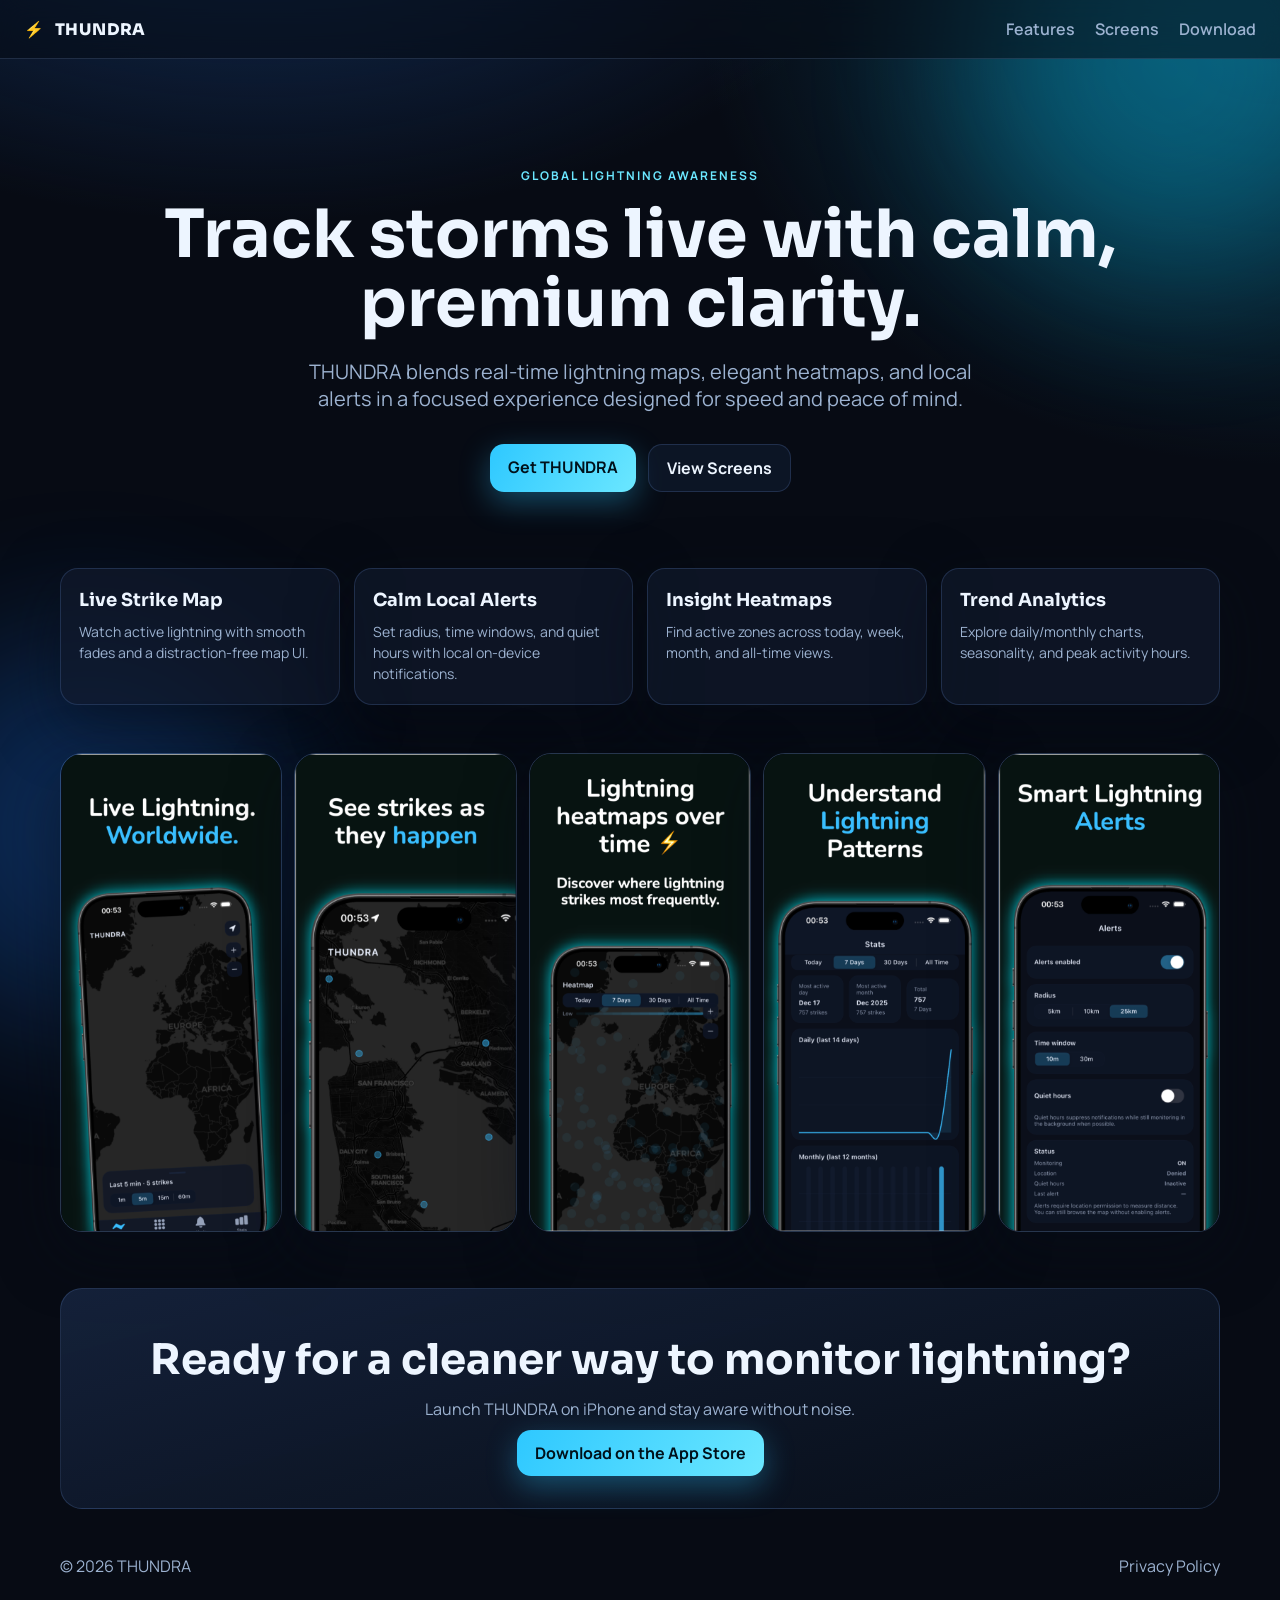
==== website/index.html @ c7972b22 "Add premium marketing website and Netlify config" ====
<!doctype html>
<html lang="en">
  <head>
    <meta charset="UTF-8" />
    <meta name="viewport" content="width=device-width, initial-scale=1.0" />
    <title>THUNDRA | Global Lightning Tracker</title>
    <meta
      name="description"
      content="THUNDRA helps you track lightning live with calm local alerts, heatmaps, and trend stats."
    />
    <link rel="preconnect" href="https://fonts.googleapis.com" />
    <link rel="preconnect" href="https://fonts.gstatic.com" crossorigin />
    <link
      href="https://fonts.googleapis.com/css2?family=Manrope:wght@400;500;700;800&family=Sora:wght@500;700;800&display=swap"
      rel="stylesheet"
    />
    <link rel="stylesheet" href="./styles.css" />
  </head>
  <body>
    <div class="bg-glow bg-glow-a"></div>
    <div class="bg-glow bg-glow-b"></div>

    <header class="header">
      <a class="brand" href="#">
        <span class="brand-bolt">⚡</span>
        THUNDRA
      </a>
      <nav class="nav">
        <a href="#features">Features</a>
        <a href="#screens">Screens</a>
        <a href="#cta">Download</a>
      </nav>
    </header>

    <main>
      <section class="hero container">
        <p class="kicker">GLOBAL LIGHTNING AWARENESS</p>
        <h1>Track storms live with calm, premium clarity.</h1>
        <p class="subtitle">
          THUNDRA blends real-time lightning maps, elegant heatmaps, and local alerts
          in a focused experience designed for speed and peace of mind.
        </p>
        <div class="hero-actions">
          <a class="btn btn-primary" href="#cta">Get THUNDRA</a>
          <a class="btn btn-ghost" href="#screens">View Screens</a>
        </div>
      </section>

      <section id="features" class="features container">
        <article class="feature-card">
          <h3>Live Strike Map</h3>
          <p>Watch active lightning with smooth fades and a distraction-free map UI.</p>
        </article>
        <article class="feature-card">
          <h3>Calm Local Alerts</h3>
          <p>Set radius, time windows, and quiet hours with local on-device notifications.</p>
        </article>
        <article class="feature-card">
          <h3>Insight Heatmaps</h3>
          <p>Find active zones across today, week, month, and all-time views.</p>
        </article>
        <article class="feature-card">
          <h3>Trend Analytics</h3>
          <p>Explore daily/monthly charts, seasonality, and peak activity hours.</p>
        </article>
      </section>

      <section id="screens" class="screens container">
        <div class="phone-grid">
          <img src="../docs/mockups/iphone16pro/thundra-1.png" alt="THUNDRA live map" />
          <img src="../docs/mockups/iphone16pro/thundra-2.png" alt="THUNDRA heatmap" />
          <img src="../docs/mockups/iphone16pro/thundra-3.png" alt="THUNDRA alerts" />
          <img src="../docs/mockups/iphone16pro/thundra-4.png" alt="THUNDRA stats" />
          <img src="../docs/mockups/iphone16pro/thundra-5.png" alt="THUNDRA overview" />
        </div>
      </section>

      <section id="cta" class="cta container">
        <h2>Ready for a cleaner way to monitor lightning?</h2>
        <p>Launch THUNDRA on iPhone and stay aware without noise.</p>
        <a class="btn btn-primary" href="https://apps.apple.com" target="_blank" rel="noreferrer">
          Download on the App Store
        </a>
      </section>
    </main>

    <footer class="footer container">
      <p>© <span id="year"></span> THUNDRA</p>
      <a href="../docs/privacy-policy.md">Privacy Policy</a>
    </footer>

    <script src="./script.js"></script>
  </body>
</html>
---- website/styles.css ----
:root {
  --bg: #070b14;
  --bg-soft: #10182a;
  --panel: rgba(17, 25, 44, 0.7);
  --stroke: rgba(97, 136, 199, 0.24);
  --text: #edf5ff;
  --muted: #9cb2d0;
  --accent: #2ec8ff;
  --accent-2: #6be7ff;
  --shadow: 0 20px 60px rgba(8, 12, 24, 0.55);
}

* {
  box-sizing: border-box;
}

html,
body {
  margin: 0;
  padding: 0;
  color: var(--text);
  background: radial-gradient(1200px 700px at 20% -10%, #13315f 0%, transparent 55%),
    radial-gradient(1000px 800px at 100% 0%, #0c3f57 0%, transparent 58%), var(--bg);
  font-family: "Manrope", sans-serif;
}

a {
  color: inherit;
  text-decoration: none;
}

.container {
  width: min(1160px, calc(100% - 40px));
  margin: 0 auto;
}

.bg-glow {
  position: fixed;
  pointer-events: none;
  border-radius: 999px;
  filter: blur(80px);
  opacity: 0.28;
  z-index: 0;
}

.bg-glow-a {
  width: 420px;
  height: 420px;
  background: #00d2ff;
  top: -140px;
  right: -100px;
}

.bg-glow-b {
  width: 380px;
  height: 380px;
  background: #1b7dff;
  bottom: -120px;
  left: -100px;
}

.header {
  position: sticky;
  top: 0;
  z-index: 3;
  backdrop-filter: blur(12px);
  background: rgba(7, 11, 20, 0.55);
  border-bottom: 1px solid rgba(142, 176, 235, 0.18);
  display: flex;
  align-items: center;
  justify-content: space-between;
  padding: 18px 24px;
}

.brand {
  font-family: "Sora", sans-serif;
  font-weight: 800;
  letter-spacing: 0.8px;
}

.brand-bolt {
  display: inline-block;
  margin-right: 6px;
  color: var(--accent-2);
}

.nav {
  display: flex;
  gap: 20px;
  color: var(--muted);
  font-weight: 600;
}

.hero,
.features,
.screens,
.cta,
.footer {
  position: relative;
  z-index: 1;
}

.hero {
  text-align: center;
  padding: 96px 0 40px;
}

.kicker {
  color: var(--accent-2);
  letter-spacing: 2px;
  font-size: 12px;
  font-weight: 700;
  margin-bottom: 16px;
}

.hero h1 {
  margin: 0;
  font-family: "Sora", sans-serif;
  font-size: clamp(36px, 5.2vw, 68px);
  line-height: 1.04;
}

.subtitle {
  max-width: 720px;
  margin: 20px auto 0;
  color: var(--muted);
  font-size: clamp(16px, 2vw, 20px);
}

.hero-actions {
  margin-top: 32px;
  display: flex;
  gap: 12px;
  justify-content: center;
}

.btn {
  padding: 12px 18px;
  border-radius: 14px;
  font-weight: 700;
  transition: transform 0.18s ease, box-shadow 0.18s ease;
}

.btn:hover {
  transform: translateY(-2px);
}

.btn-primary {
  background: linear-gradient(120deg, var(--accent), var(--accent-2));
  color: #00111b;
  box-shadow: 0 10px 30px rgba(44, 193, 255, 0.34);
}

.btn-ghost {
  border: 1px solid var(--stroke);
  background: rgba(21, 34, 59, 0.45);
}

.features {
  margin-top: 36px;
  display: grid;
  gap: 14px;
  grid-template-columns: repeat(4, minmax(0, 1fr));
}

.feature-card {
  background: var(--panel);
  border: 1px solid var(--stroke);
  border-radius: 18px;
  padding: 20px 18px;
  box-shadow: var(--shadow);
}

.feature-card h3 {
  margin: 0;
  font-family: "Sora", sans-serif;
  font-size: 18px;
}

.feature-card p {
  margin: 10px 0 0;
  color: var(--muted);
  font-size: 14px;
  line-height: 1.5;
}

.screens {
  margin-top: 48px;
}

.phone-grid {
  display: grid;
  grid-template-columns: repeat(5, minmax(0, 1fr));
  gap: 12px;
}

.phone-grid img {
  width: 100%;
  border-radius: 22px;
  border: 1px solid rgba(140, 187, 255, 0.25);
  box-shadow: var(--shadow);
  transform: translateY(16px);
  opacity: 0;
  animation: rise 0.6s ease forwards;
}

.phone-grid img:nth-child(2) {
  animation-delay: 0.08s;
}
.phone-grid img:nth-child(3) {
  animation-delay: 0.16s;
}
.phone-grid img:nth-child(4) {
  animation-delay: 0.24s;
}
.phone-grid img:nth-child(5) {
  animation-delay: 0.32s;
}

.cta {
  margin-top: 56px;
  text-align: center;
  padding: 44px 28px;
  border-radius: 22px;
  border: 1px solid var(--stroke);
  background: linear-gradient(165deg, rgba(26, 42, 72, 0.72), rgba(8, 14, 24, 0.8));
}

.cta h2 {
  margin: 0;
  font-family: "Sora", sans-serif;
  font-size: clamp(28px, 4vw, 42px);
}

.cta p {
  color: var(--muted);
  margin: 12px 0 22px;
}

.footer {
  display: flex;
  justify-content: space-between;
  align-items: center;
  padding: 30px 0 40px;
  color: var(--muted);
}

@keyframes rise {
  to {
    transform: translateY(0);
    opacity: 1;
  }
}

@media (max-width: 1080px) {
  .features {
    grid-template-columns: repeat(2, minmax(0, 1fr));
  }

  .phone-grid {
    grid-template-columns: repeat(3, minmax(0, 1fr));
  }
}

@media (max-width: 720px) {
  .header {
    padding: 16px 14px;
  }

  .nav {
    display: none;
  }

  .hero {
    padding-top: 70px;
  }

  .hero-actions {
    flex-direction: column;
    align-items: center;
  }

  .btn {
    width: min(280px, 100%);
    text-align: center;
  }

  .features {
    grid-template-columns: 1fr;
  }

  .phone-grid {
    grid-template-columns: repeat(2, minmax(0, 1fr));
  }

  .footer {
    flex-direction: column;
    gap: 8px;
  }
}
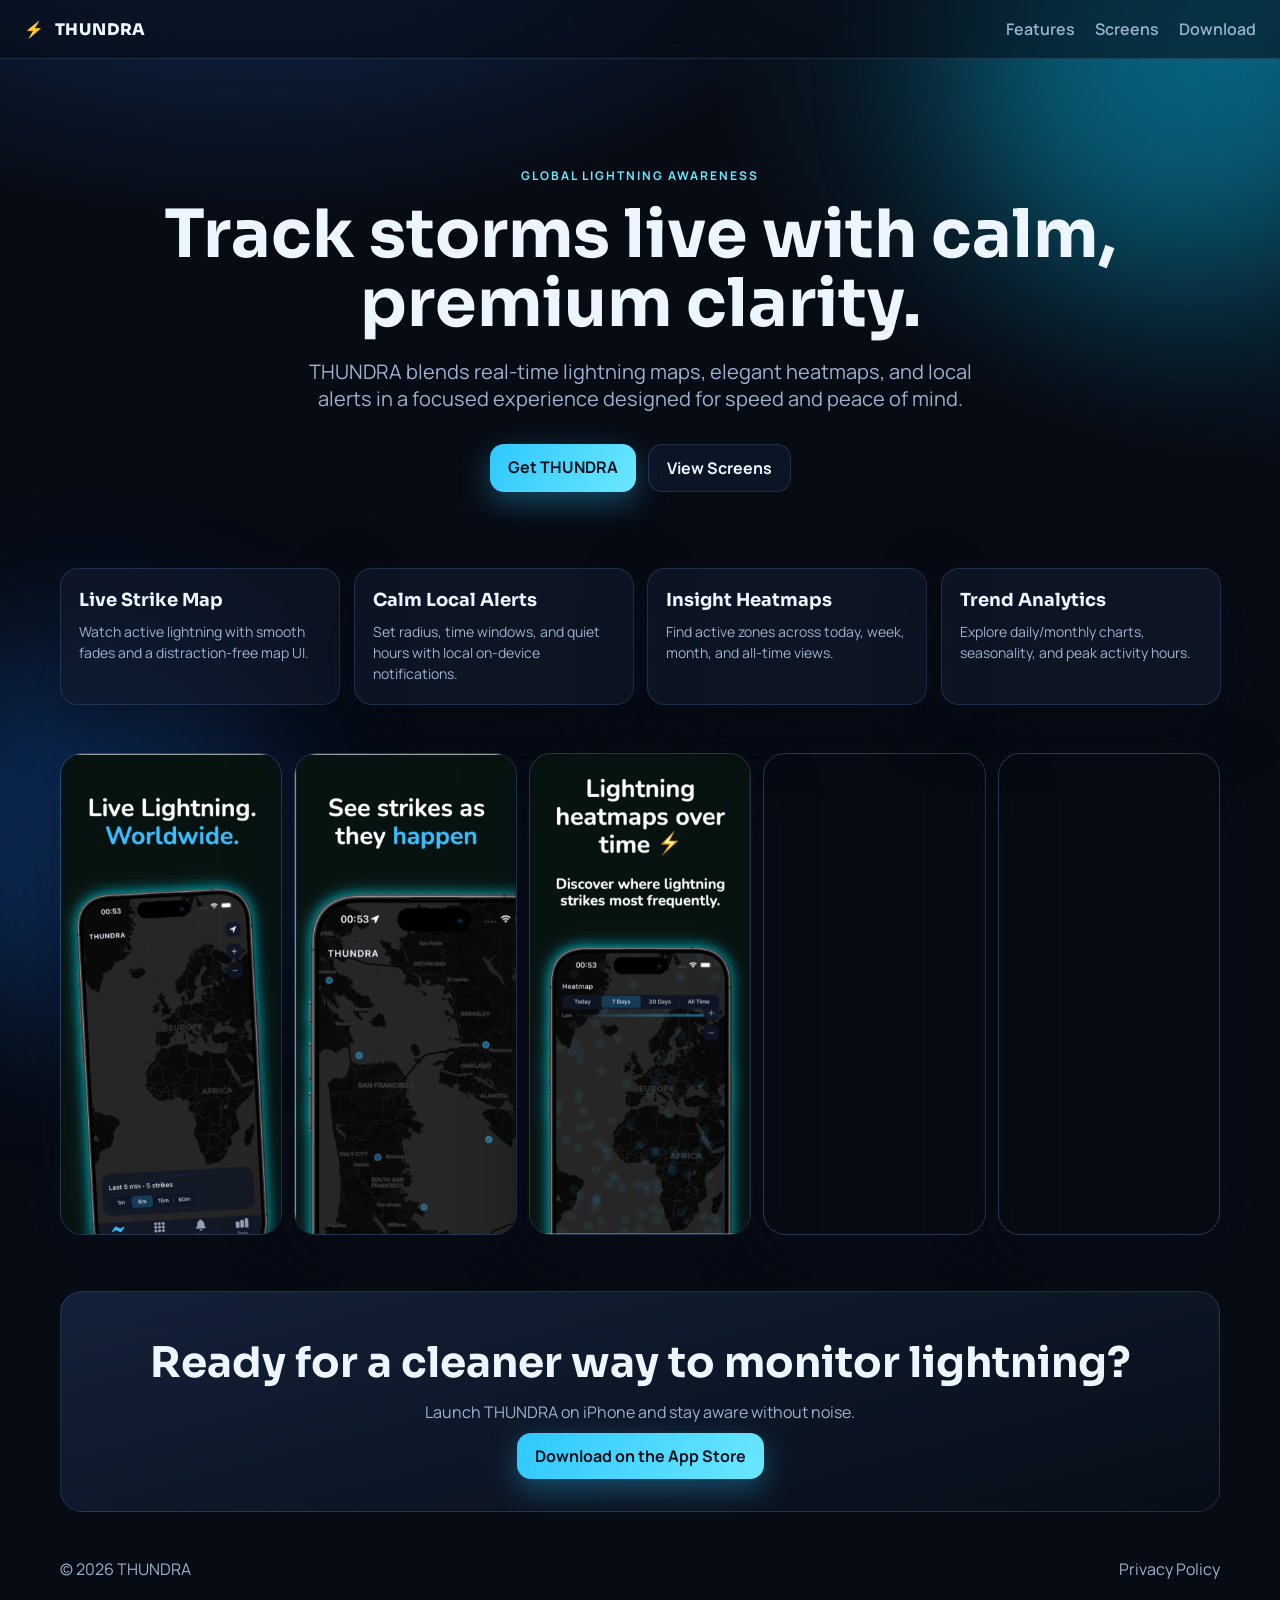
==== commit 947a910d: "Improve website SEO, analytics hooks, and performance" ====
--- a/website/index.html
+++ b/website/index.html
@@ -4,17 +4,51 @@
     <meta charset="UTF-8" />
     <meta name="viewport" content="width=device-width, initial-scale=1.0" />
     <title>THUNDRA | Global Lightning Tracker</title>
+    <meta name="robots" content="index,follow,max-image-preview:large" />
+    <meta name="theme-color" content="#070b14" />
+    <link rel="canonical" href="https://thunda.kendlenx.com/" />
     <meta
       name="description"
       content="THUNDRA helps you track lightning live with calm local alerts, heatmaps, and trend stats."
     />
+    <meta property="og:type" content="website" />
+    <meta property="og:site_name" content="THUNDRA" />
+    <meta property="og:title" content="THUNDRA | Global Lightning Tracker" />
+    <meta
+      property="og:description"
+      content="Track lightning live with calm local alerts, elegant heatmaps, and premium trend analytics."
+    />
+    <meta property="og:url" content="https://thunda.kendlenx.com/" />
+    <meta property="og:image" content="https://thunda.kendlenx.com/assets/og-image.png" />
+    <meta property="og:image:alt" content="THUNDRA app overview screen" />
+    <meta name="twitter:card" content="summary_large_image" />
+    <meta name="twitter:title" content="THUNDRA | Global Lightning Tracker" />
+    <meta
+      name="twitter:description"
+      content="Live lightning tracking with calm alerts, heatmaps, and premium analytics."
+    />
+    <meta name="twitter:image" content="https://thunda.kendlenx.com/assets/og-image.png" />
+    <link rel="icon" href="/assets/og-image.png" />
+    <link rel="apple-touch-icon" href="/assets/favicon-touch.png" />
     <link rel="preconnect" href="https://fonts.googleapis.com" />
     <link rel="preconnect" href="https://fonts.gstatic.com" crossorigin />
+    <link
+      rel="preload"
+      as="image"
+      href="/assets/og-image.png"
+      imagesizes="(max-width: 720px) 100vw, 360px"
+    />
     <link
       href="https://fonts.googleapis.com/css2?family=Manrope:wght@400;500;700;800&family=Sora:wght@500;700;800&display=swap"
       rel="stylesheet"
     />
     <link rel="stylesheet" href="./styles.css" />
+    <script>
+      window.THUNDRA_ANALYTICS = {
+        plausibleDomain: "thunda.kendlenx.com",
+        gaMeasurementId: "",
+      };
+    </script>
   </head>
   <body>
     <div class="bg-glow bg-glow-a"></div>
@@ -67,11 +101,37 @@
 
       <section id="screens" class="screens container">
         <div class="phone-grid">
-          <img src="../docs/mockups/iphone16pro/thundra-1.png" alt="THUNDRA live map" />
-          <img src="../docs/mockups/iphone16pro/thundra-2.png" alt="THUNDRA heatmap" />
-          <img src="../docs/mockups/iphone16pro/thundra-3.png" alt="THUNDRA alerts" />
-          <img src="../docs/mockups/iphone16pro/thundra-4.png" alt="THUNDRA stats" />
-          <img src="../docs/mockups/iphone16pro/thundra-5.png" alt="THUNDRA overview" />
+          <img
+            src="../docs/mockups/iphone16pro/thundra-1.png"
+            alt="THUNDRA live map"
+            loading="eager"
+            fetchpriority="high"
+            decoding="async"
+          />
+          <img
+            src="../docs/mockups/iphone16pro/thundra-2.png"
+            alt="THUNDRA heatmap"
+            loading="lazy"
+            decoding="async"
+          />
+          <img
+            src="../docs/mockups/iphone16pro/thundra-3.png"
+            alt="THUNDRA alerts"
+            loading="lazy"
+            decoding="async"
+          />
+          <img
+            src="../docs/mockups/iphone16pro/thundra-4.png"
+            alt="THUNDRA stats"
+            loading="lazy"
+            decoding="async"
+          />
+          <img
+            src="../docs/mockups/iphone16pro/thundra-5.png"
+            alt="THUNDRA overview"
+            loading="lazy"
+            decoding="async"
+          />
         </div>
       </section>
 
--- a/website/styles.css
+++ b/website/styles.css
@@ -169,6 +169,8 @@
   border-radius: 18px;
   padding: 20px 18px;
   box-shadow: var(--shadow);
+  content-visibility: auto;
+  contain-intrinsic-size: 220px;
 }
 
 .feature-card h3 {
@@ -196,6 +198,8 @@
 
 .phone-grid img {
   width: 100%;
+  aspect-ratio: 591 / 1279;
+  object-fit: cover;
   border-radius: 22px;
   border: 1px solid rgba(140, 187, 255, 0.25);
   box-shadow: var(--shadow);
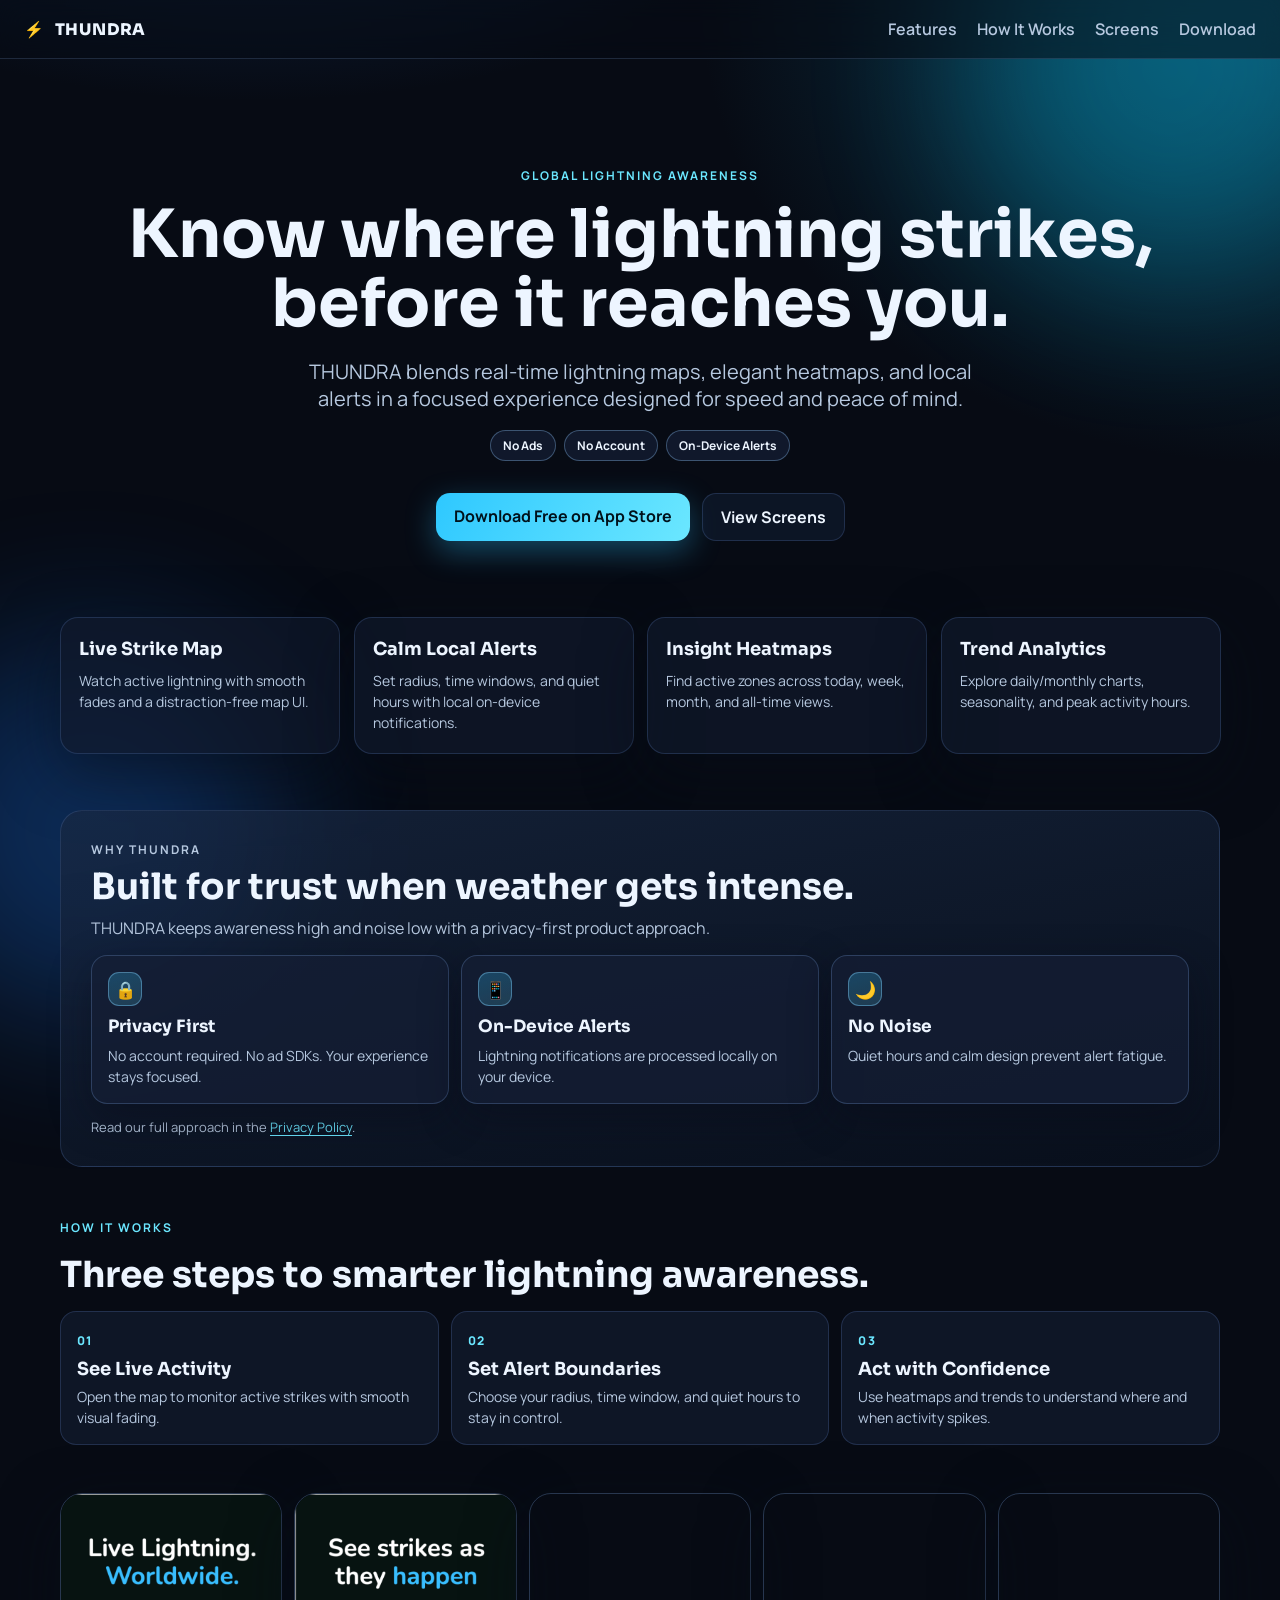
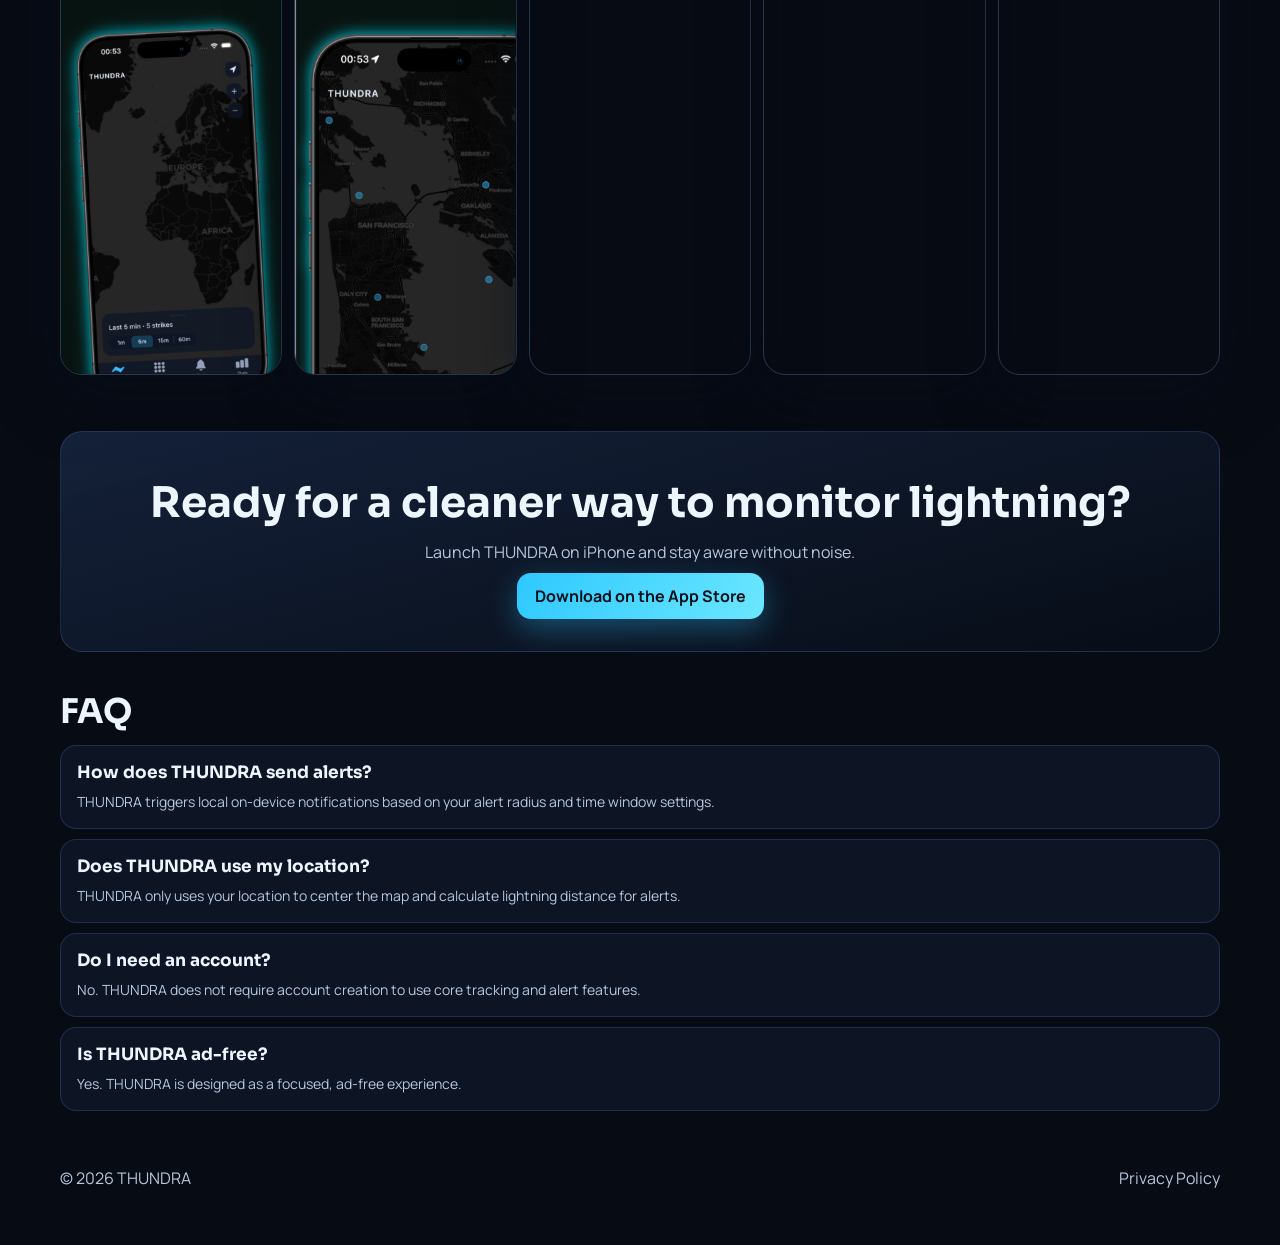
==== commit b446d6b9: "Enhance website UX, tracking, accessibility, and schema" ====
--- a/website/index.html
+++ b/website/index.html
@@ -49,8 +49,120 @@
         gaMeasurementId: "",
       };
     </script>
+    <script type="application/ld+json">
+      {
+        "@context": "https://schema.org",
+        "@type": "SoftwareApplication",
+        "name": "THUNDRA",
+        "operatingSystem": "iOS",
+        "applicationCategory": "WeatherApplication",
+        "url": "https://thunda.kendlenx.com/",
+        "downloadUrl": "https://apps.apple.com/tr/app/thundra/id6756683794",
+        "description": "THUNDRA helps you track lightning live with calm local alerts, heatmaps, and trend stats.",
+        "offers": {
+          "@type": "Offer",
+          "price": "0",
+          "priceCurrency": "USD"
+        },
+        "publisher": {
+          "@type": "Organization",
+          "name": "THUNDRA",
+          "url": "https://thunda.kendlenx.com/"
+        }
+      }
+    </script>
+    <script type="application/ld+json">
+      {
+        "@context": "https://schema.org",
+        "@type": "Organization",
+        "name": "THUNDRA",
+        "url": "https://thunda.kendlenx.com/",
+        "logo": "https://thunda.kendlenx.com/assets/og-image.png"
+      }
+    </script>
+    <script type="application/ld+json">
+      {
+        "@context": "https://schema.org",
+        "@type": "WebSite",
+        "name": "THUNDRA",
+        "url": "https://thunda.kendlenx.com/"
+      }
+    </script>
+    <script type="application/ld+json">
+      {
+        "@context": "https://schema.org",
+        "@type": "BreadcrumbList",
+        "itemListElement": [
+          {
+            "@type": "ListItem",
+            "position": 1,
+            "name": "Home",
+            "item": "https://thunda.kendlenx.com/"
+          },
+          {
+            "@type": "ListItem",
+            "position": 2,
+            "name": "Features",
+            "item": "https://thunda.kendlenx.com/#features"
+          },
+          {
+            "@type": "ListItem",
+            "position": 3,
+            "name": "Download",
+            "item": "https://thunda.kendlenx.com/#cta"
+          }
+        ]
+      }
+    </script>
+    <script type="application/ld+json">
+      {
+        "@context": "https://schema.org",
+        "@type": "FAQPage",
+        "mainEntity": [
+          {
+            "@type": "Question",
+            "name": "How does THUNDRA send alerts?",
+            "acceptedAnswer": {
+              "@type": "Answer",
+              "text": "THUNDRA triggers local on-device notifications based on your alert radius and time window settings."
+            }
+          },
+          {
+            "@type": "Question",
+            "name": "Does THUNDRA use my location?",
+            "acceptedAnswer": {
+              "@type": "Answer",
+              "text": "THUNDRA only uses your location to center the map and calculate lightning distance for alerts."
+            }
+          },
+          {
+            "@type": "Question",
+            "name": "Do I need an account?",
+            "acceptedAnswer": {
+              "@type": "Answer",
+              "text": "No. THUNDRA does not require account creation to use core tracking and alert features."
+            }
+          },
+          {
+            "@type": "Question",
+            "name": "Is THUNDRA ad-free?",
+            "acceptedAnswer": {
+              "@type": "Answer",
+              "text": "Yes. THUNDRA is designed as a focused, ad-free experience."
+            }
+          }
+        ]
+      }
+    </script>
   </head>
-  <body>
+  <body
+    data-app-id="6756683794"
+    data-app-slug="thundra"
+    data-appstore-default-country="tr"
+    data-utm-pt="thundra_web"
+    data-utm-mt="8"
+  >
+    <a class="skip-link" href="#main-content">Skip to content</a>
     <div class="bg-glow bg-glow-a"></div>
     <div class="bg-glow bg-glow-b"></div>
 
@@ -61,21 +173,51 @@
       </a>
       <nav class="nav">
         <a href="#features">Features</a>
+        <a href="#how">How It Works</a>
         <a href="#screens">Screens</a>
-        <a href="#cta">Download</a>
+        <a
+          class="js-download-cta"
+          data-placement="nav_download"
+          href="https://apps.apple.com/tr/app/thundra/id6756683794"
+          target="_blank"
+          rel="noreferrer noopener"
+          aria-label="Download THUNDRA on the App Store"
+          >Download</a
+        >
       </nav>
     </header>
 
-    <main>
+    <main id="main-content">
       <section class="hero container">
         <p class="kicker">GLOBAL LIGHTNING AWARENESS</p>
-        <h1>Track storms live with calm, premium clarity.</h1>
+        <h1
+          id="hero-title"
+          data-variant-a="Track storms live with calm, premium clarity."
+          data-variant-b="Know where lightning strikes, before it reaches you."
+        >
+          Track storms live with calm, premium clarity.
+        </h1>
         <p class="subtitle">
           THUNDRA blends real-time lightning maps, elegant heatmaps, and local alerts
           in a focused experience designed for speed and peace of mind.
         </p>
+        <div class="badge-row" aria-label="Core trust badges">
+          <span class="badge-pill">No Ads</span>
+          <span class="badge-pill">No Account</span>
+          <span class="badge-pill">On-Device Alerts</span>
+        </div>
         <div class="hero-actions">
-          <a class="btn btn-primary" href="#cta">Get THUNDRA</a>
+          <a
+            class="btn btn-primary js-download-cta"
+            data-placement="hero_primary"
+            href="https://apps.apple.com/tr/app/thundra/id6756683794"
+            target="_blank"
+            rel="noreferrer noopener"
+            data-variant-a="Get THUNDRA"
+            data-variant-b="Download Free on App Store"
+            aria-label="Download THUNDRA on the App Store"
+            >Get THUNDRA</a
+          >
           <a class="btn btn-ghost" href="#screens">View Screens</a>
         </div>
       </section>
@@ -99,6 +241,60 @@
         </article>
       </section>
 
+      <section class="trust container" id="why-thundra">
+        <div class="trust-intro">
+          <p class="kicker">WHY THUNDRA</p>
+          <h2>Built for trust when weather gets intense.</h2>
+          <p>
+            THUNDRA keeps awareness high and noise low with a privacy-first product
+            approach.
+          </p>
+        </div>
+        <div class="trust-grid">
+          <article class="trust-card">
+            <span class="trust-icon" aria-hidden="true">🔒</span>
+            <h3>Privacy First</h3>
+            <p>No account required. No ad SDKs. Your experience stays focused.</p>
+          </article>
+          <article class="trust-card">
+            <span class="trust-icon" aria-hidden="true">📱</span>
+            <h3>On-Device Alerts</h3>
+            <p>Lightning notifications are processed locally on your device.</p>
+          </article>
+          <article class="trust-card">
+            <span class="trust-icon" aria-hidden="true">🌙</span>
+            <h3>No Noise</h3>
+            <p>Quiet hours and calm design prevent alert fatigue.</p>
+          </article>
+        </div>
+        <p class="trust-policy">
+          Read our full approach in the
+          <a href="../docs/privacy-policy.md">Privacy Policy</a>.
+        </p>
+      </section>
+
+      <section id="how" class="how container" aria-labelledby="how-title">
+        <p class="kicker">HOW IT WORKS</p>
+        <h2 id="how-title">Three steps to smarter lightning awareness.</h2>
+        <div class="how-grid">
+          <article class="how-step">
+            <span class="how-number">01</span>
+            <h3>See Live Activity</h3>
+            <p>Open the map to monitor active strikes with smooth visual fading.</p>
+          </article>
+          <article class="how-step">
+            <span class="how-number">02</span>
+            <h3>Set Alert Boundaries</h3>
+            <p>Choose your radius, time window, and quiet hours to stay in control.</p>
+          </article>
+          <article class="how-step">
+            <span class="how-number">03</span>
+            <h3>Act with Confidence</h3>
+            <p>Use heatmaps and trends to understand where and when activity spikes.</p>
+          </article>
+        </div>
+      </section>
+
       <section id="screens" class="screens container">
         <div class="phone-grid">
           <img
@@ -138,9 +334,45 @@
       <section id="cta" class="cta container">
         <h2>Ready for a cleaner way to monitor lightning?</h2>
         <p>Launch THUNDRA on iPhone and stay aware without noise.</p>
-        <a class="btn btn-primary" href="https://apps.apple.com" target="_blank" rel="noreferrer">
+        <a
+          class="btn btn-primary js-download-cta"
+          data-placement="footer_cta"
+          href="https://apps.apple.com/tr/app/thundra/id6756683794"
+          target="_blank"
+          rel="noreferrer noopener"
+          aria-label="Download THUNDRA on the App Store"
+        >
           Download on the App Store
         </a>
+      </section>
+
+      <section class="faq container" id="faq">
+        <h2>FAQ</h2>
+        <article class="faq-item">
+          <h3>How does THUNDRA send alerts?</h3>
+          <p>
+            THUNDRA triggers local on-device notifications based on your alert radius
+            and time window settings.
+          </p>
+        </article>
+        <article class="faq-item">
+          <h3>Does THUNDRA use my location?</h3>
+          <p>
+            THUNDRA only uses your location to center the map and calculate lightning
+            distance for alerts.
+          </p>
+        </article>
+        <article class="faq-item">
+          <h3>Do I need an account?</h3>
+          <p>
+            No. THUNDRA does not require account creation to use core tracking and
+            alert features.
+          </p>
+        </article>
+        <article class="faq-item">
+          <h3>Is THUNDRA ad-free?</h3>
+          <p>Yes. THUNDRA is designed as a focused, ad-free experience.</p>
+        </article>
       </section>
     </main>
 
@@ -148,6 +380,15 @@
       <p>© <span id="year"></span> THUNDRA</p>
       <a href="../docs/privacy-policy.md">Privacy Policy</a>
     </footer>
+    <a
+      class="mobile-sticky-cta js-download-cta"
+      data-placement="mobile_sticky"
+      href="https://apps.apple.com/tr/app/thundra/id6756683794"
+      target="_blank"
+      rel="noreferrer noopener"
+      aria-label="Download THUNDRA on the App Store"
+      >Download on App Store</a
+    >
 
     <script src="./script.js"></script>
   </body>
--- a/website/styles.css
+++ b/website/styles.css
@@ -4,7 +4,7 @@
   --panel: rgba(17, 25, 44, 0.7);
   --stroke: rgba(97, 136, 199, 0.24);
   --text: #edf5ff;
-  --muted: #9cb2d0;
+  --muted: #b6c8df;
   --accent: #2ec8ff;
   --accent-2: #6be7ff;
   --shadow: 0 20px 60px rgba(8, 12, 24, 0.55);
@@ -29,9 +29,32 @@
   text-decoration: none;
 }
 
+a:focus-visible,
+button:focus-visible {
+  outline: 2px solid var(--accent-2);
+  outline-offset: 3px;
+  border-radius: 8px;
+}
+
 .container {
   width: min(1160px, calc(100% - 40px));
   margin: 0 auto;
+}
+
+.skip-link {
+  position: absolute;
+  left: -9999px;
+  top: 8px;
+  z-index: 100;
+  padding: 10px 12px;
+  border-radius: 10px;
+  background: #eaf8ff;
+  color: #00111b;
+  font-weight: 700;
+}
+
+.skip-link:focus {
+  left: 12px;
 }
 
 .bg-glow {
@@ -93,7 +116,9 @@
 
 .hero,
 .features,
+.trust,
 .screens,
+.faq,
 .cta,
 .footer {
   position: relative;
@@ -125,6 +150,26 @@
   margin: 20px auto 0;
   color: var(--muted);
   font-size: clamp(16px, 2vw, 20px);
+}
+
+.badge-row {
+  margin-top: 18px;
+  display: flex;
+  gap: 8px;
+  justify-content: center;
+  flex-wrap: wrap;
+}
+
+.badge-pill {
+  display: inline-flex;
+  align-items: center;
+  padding: 6px 12px;
+  border-radius: 999px;
+  border: 1px solid rgba(145, 194, 245, 0.35);
+  background: rgba(20, 31, 53, 0.7);
+  color: var(--text);
+  font-size: 12px;
+  font-weight: 700;
 }
 
 .hero-actions {
@@ -190,10 +235,124 @@
   margin-top: 48px;
 }
 
+.trust {
+  margin-top: 56px;
+  padding: 30px;
+  border-radius: 22px;
+  border: 1px solid var(--stroke);
+  background: linear-gradient(170deg, rgba(24, 40, 67, 0.75), rgba(10, 17, 30, 0.8));
+}
+
+.trust-intro h2 {
+  margin: 6px 0 8px;
+  font-family: "Sora", sans-serif;
+  font-size: clamp(24px, 3vw, 36px);
+}
+
+.trust-intro p {
+  margin: 0;
+  color: var(--muted);
+}
+
+.trust-grid {
+  margin-top: 16px;
+  display: grid;
+  gap: 12px;
+  grid-template-columns: repeat(3, minmax(0, 1fr));
+}
+
+.trust-card {
+  background: rgba(20, 30, 52, 0.75);
+  border: 1px solid rgba(125, 167, 228, 0.26);
+  border-radius: 16px;
+  padding: 16px;
+  box-shadow: 0 14px 40px rgba(8, 12, 24, 0.45);
+}
+
+.trust-icon {
+  width: 34px;
+  height: 34px;
+  border-radius: 11px;
+  display: inline-flex;
+  align-items: center;
+  justify-content: center;
+  font-size: 17px;
+  background: linear-gradient(160deg, rgba(50, 200, 255, 0.25), rgba(107, 231, 255, 0.16));
+  border: 1px solid rgba(134, 211, 255, 0.4);
+}
+
+.trust-card h3 {
+  margin: 10px 0 0;
+  font-family: "Sora", sans-serif;
+  font-size: 17px;
+}
+
+.trust-card p {
+  margin: 8px 0 0;
+  color: var(--muted);
+  font-size: 14px;
+  line-height: 1.5;
+}
+
+.trust-policy {
+  margin: 14px 0 0;
+  color: var(--muted);
+  font-size: 13px;
+}
+
+.trust-policy a {
+  color: var(--accent-2);
+  text-decoration: underline;
+  text-underline-offset: 3px;
+}
+
 .phone-grid {
   display: grid;
   grid-template-columns: repeat(5, minmax(0, 1fr));
   gap: 12px;
+}
+
+.how {
+  margin-top: 52px;
+}
+
+.how h2 {
+  margin: 6px 0 14px;
+  font-family: "Sora", sans-serif;
+  font-size: clamp(24px, 3vw, 36px);
+}
+
+.how-grid {
+  display: grid;
+  gap: 12px;
+  grid-template-columns: repeat(3, minmax(0, 1fr));
+}
+
+.how-step {
+  border: 1px solid var(--stroke);
+  background: rgba(18, 27, 47, 0.72);
+  border-radius: 16px;
+  padding: 16px;
+}
+
+.how-number {
+  color: var(--accent-2);
+  font-size: 12px;
+  font-weight: 800;
+  letter-spacing: 1.4px;
+}
+
+.how-step h3 {
+  margin: 8px 0 6px;
+  font-family: "Sora", sans-serif;
+  font-size: 18px;
+}
+
+.how-step p {
+  margin: 0;
+  color: var(--muted);
+  font-size: 14px;
+  line-height: 1.5;
 }
 
 .phone-grid img {
@@ -241,6 +400,37 @@
   margin: 12px 0 22px;
 }
 
+.faq {
+  margin-top: 38px;
+}
+
+.faq h2 {
+  margin: 0 0 12px;
+  font-family: "Sora", sans-serif;
+  font-size: clamp(24px, 3vw, 34px);
+}
+
+.faq-item {
+  background: var(--panel);
+  border: 1px solid var(--stroke);
+  border-radius: 16px;
+  padding: 16px;
+  margin-bottom: 10px;
+}
+
+.faq-item h3 {
+  margin: 0 0 8px;
+  font-size: 17px;
+  font-family: "Sora", sans-serif;
+}
+
+.faq-item p {
+  margin: 0;
+  color: var(--muted);
+  font-size: 14px;
+  line-height: 1.5;
+}
+
 .footer {
   display: flex;
   justify-content: space-between;
@@ -249,6 +439,10 @@
   color: var(--muted);
 }
 
+.mobile-sticky-cta {
+  display: none;
+}
+
 @keyframes rise {
   to {
     transform: translateY(0);
@@ -264,6 +458,14 @@
   .phone-grid {
     grid-template-columns: repeat(3, minmax(0, 1fr));
   }
+
+  .trust-grid {
+    grid-template-columns: 1fr;
+  }
+
+  .how-grid {
+    grid-template-columns: 1fr;
+  }
 }
 
 @media (max-width: 720px) {
@@ -293,12 +495,42 @@
     grid-template-columns: 1fr;
   }
 
+  .trust {
+    padding: 22px 16px;
+  }
+
   .phone-grid {
     grid-template-columns: repeat(2, minmax(0, 1fr));
   }
 
   .footer {
+    padding-bottom: calc(94px + env(safe-area-inset-bottom, 0px));
     flex-direction: column;
     gap: 8px;
   }
-}
+
+  .mobile-sticky-cta {
+    position: fixed;
+    left: 12px;
+    right: 12px;
+    bottom: calc(10px + env(safe-area-inset-bottom, 0px));
+    display: block;
+    text-align: center;
+    font-weight: 800;
+    z-index: 50;
+    border-radius: 14px;
+    padding: 13px 16px;
+    color: #00111b;
+    background: linear-gradient(120deg, var(--accent), var(--accent-2));
+    box-shadow: 0 16px 32px rgba(7, 16, 28, 0.45);
+  }
+}
+
+@media (prefers-reduced-motion: reduce) {
+  * {
+    animation-duration: 0.001ms !important;
+    animation-iteration-count: 1 !important;
+    transition-duration: 0.001ms !important;
+    scroll-behavior: auto !important;
+  }
+}
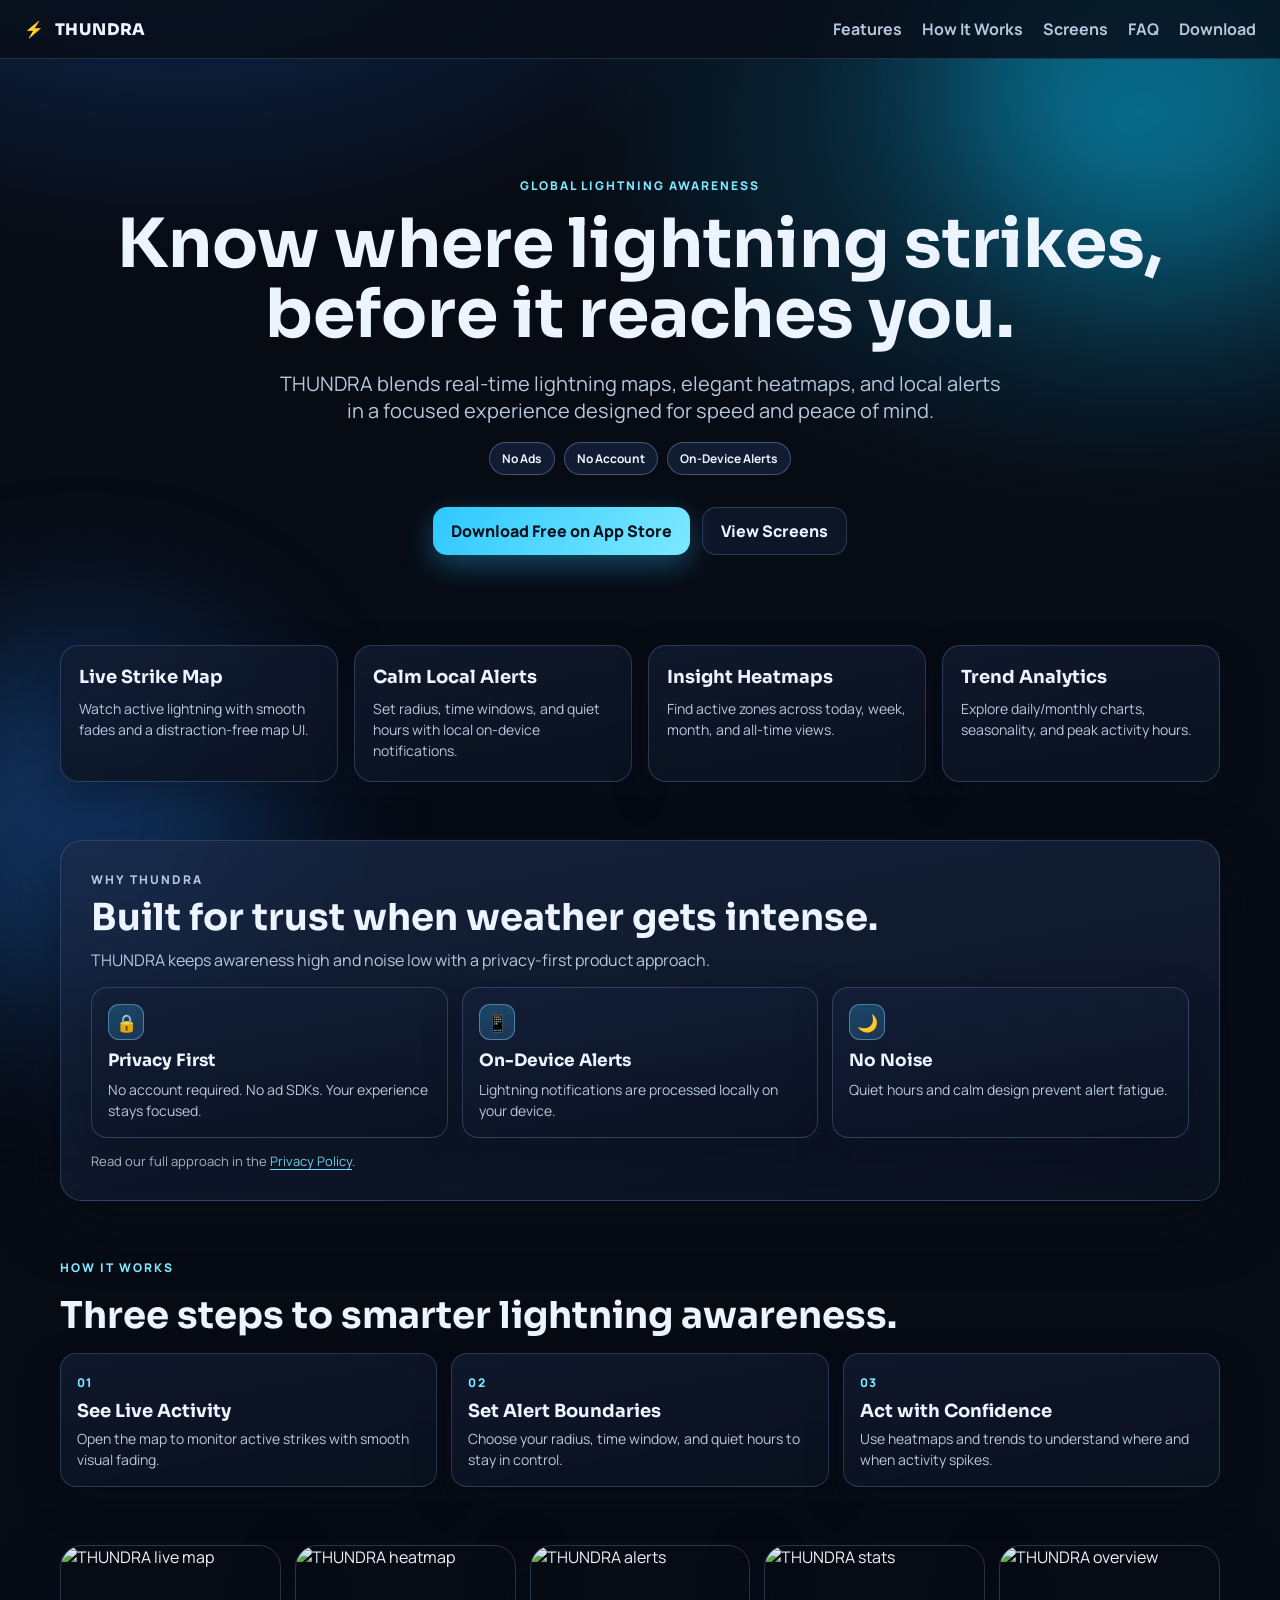
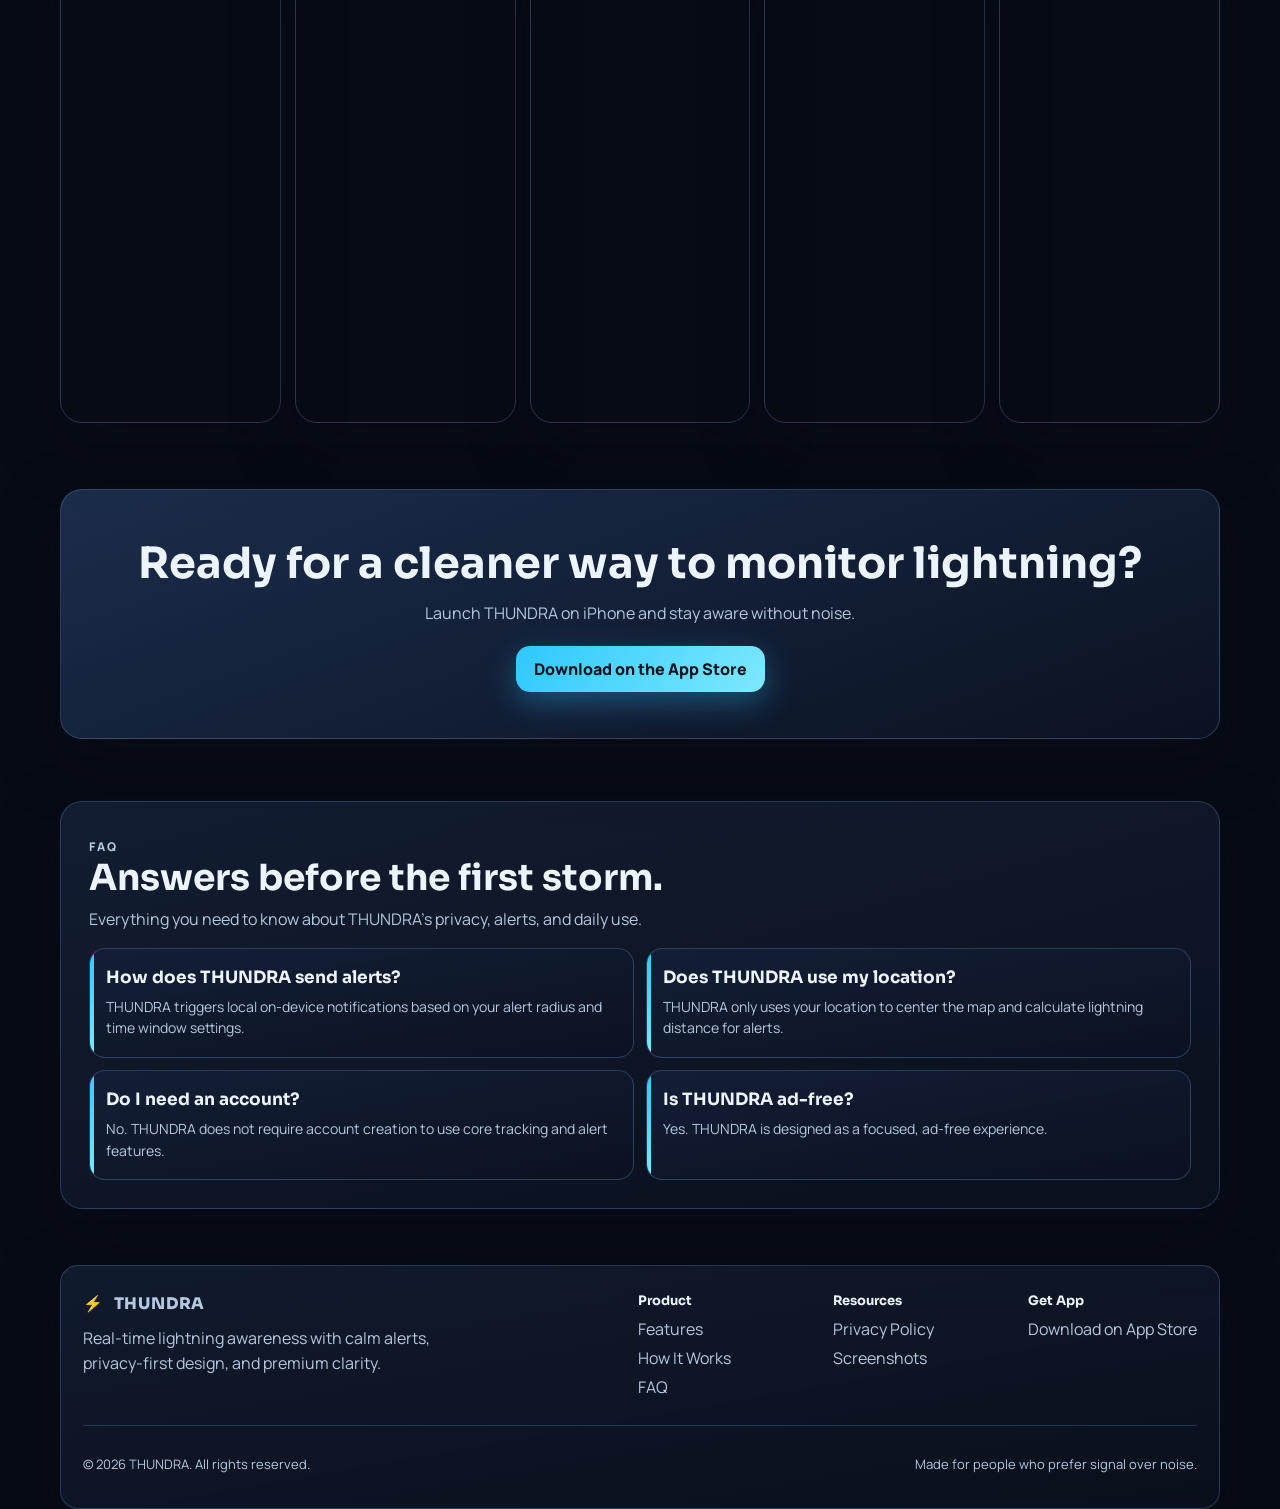
==== commit c8f99277: "Refresh website layout, visuals, and footer experience" ====
--- a/website/index.html
+++ b/website/index.html
@@ -162,7 +162,6 @@
     data-utm-pt="thundra_web"
     data-utm-mt="8"
   >
-    <a class="skip-link" href="#main-content">Skip to content</a>
     <div class="bg-glow bg-glow-a"></div>
     <div class="bg-glow bg-glow-b"></div>
 
@@ -175,6 +174,7 @@
         <a href="#features">Features</a>
         <a href="#how">How It Works</a>
         <a href="#screens">Screens</a>
+        <a href="#faq">FAQ</a>
         <a
           class="js-download-cta"
           data-placement="nav_download"
@@ -298,32 +298,32 @@
       <section id="screens" class="screens container">
         <div class="phone-grid">
           <img
-            src="../docs/mockups/iphone16pro/thundra-1.png"
+            src="/assets/screens/thundra-1.png"
             alt="THUNDRA live map"
             loading="eager"
             fetchpriority="high"
             decoding="async"
           />
           <img
-            src="../docs/mockups/iphone16pro/thundra-2.png"
+            src="/assets/screens/thundra-2.png"
             alt="THUNDRA heatmap"
             loading="lazy"
             decoding="async"
           />
           <img
-            src="../docs/mockups/iphone16pro/thundra-3.png"
+            src="/assets/screens/thundra-3.png"
             alt="THUNDRA alerts"
             loading="lazy"
             decoding="async"
           />
           <img
-            src="../docs/mockups/iphone16pro/thundra-4.png"
+            src="/assets/screens/thundra-4.png"
             alt="THUNDRA stats"
             loading="lazy"
             decoding="async"
           />
           <img
-            src="../docs/mockups/iphone16pro/thundra-5.png"
+            src="/assets/screens/thundra-5.png"
             alt="THUNDRA overview"
             loading="lazy"
             decoding="async"
@@ -347,38 +347,85 @@
       </section>
 
       <section class="faq container" id="faq">
-        <h2>FAQ</h2>
-        <article class="faq-item">
-          <h3>How does THUNDRA send alerts?</h3>
+        <div class="faq-head">
+          <p class="kicker">FAQ</p>
+          <h2>Answers before the first storm.</h2>
           <p>
-            THUNDRA triggers local on-device notifications based on your alert radius
-            and time window settings.
+            Everything you need to know about THUNDRA's privacy, alerts, and daily use.
           </p>
-        </article>
-        <article class="faq-item">
-          <h3>Does THUNDRA use my location?</h3>
+        </div>
+        <div class="faq-grid">
+          <article class="faq-item">
+            <h3>How does THUNDRA send alerts?</h3>
+            <p>
+              THUNDRA triggers local on-device notifications based on your alert radius
+              and time window settings.
+            </p>
+          </article>
+          <article class="faq-item">
+            <h3>Does THUNDRA use my location?</h3>
+            <p>
+              THUNDRA only uses your location to center the map and calculate lightning
+              distance for alerts.
+            </p>
+          </article>
+          <article class="faq-item">
+            <h3>Do I need an account?</h3>
+            <p>
+              No. THUNDRA does not require account creation to use core tracking and
+              alert features.
+            </p>
+          </article>
+          <article class="faq-item">
+            <h3>Is THUNDRA ad-free?</h3>
+            <p>Yes. THUNDRA is designed as a focused, ad-free experience.</p>
+          </article>
+        </div>
+      </section>
+    </main>
+
+    <footer class="footer container">
+      <div class="footer-main">
+        <div class="footer-brand">
+          <a class="brand" href="#">
+            <span class="brand-bolt">⚡</span>
+            THUNDRA
+          </a>
           <p>
-            THUNDRA only uses your location to center the map and calculate lightning
-            distance for alerts.
+            Real-time lightning awareness with calm alerts, privacy-first design,
+            and premium clarity.
           </p>
-        </article>
-        <article class="faq-item">
-          <h3>Do I need an account?</h3>
-          <p>
-            No. THUNDRA does not require account creation to use core tracking and
-            alert features.
-          </p>
-        </article>
-        <article class="faq-item">
-          <h3>Is THUNDRA ad-free?</h3>
-          <p>Yes. THUNDRA is designed as a focused, ad-free experience.</p>
-        </article>
-      </section>
-    </main>
-
-    <footer class="footer container">
-      <p>© <span id="year"></span> THUNDRA</p>
-      <a href="../docs/privacy-policy.md">Privacy Policy</a>
+        </div>
+        <div class="footer-links">
+          <div>
+            <h4>Product</h4>
+            <a href="#features">Features</a>
+            <a href="#how">How It Works</a>
+            <a href="#faq">FAQ</a>
+          </div>
+          <div>
+            <h4>Resources</h4>
+            <a href="../docs/privacy-policy.md">Privacy Policy</a>
+            <a href="#screens">Screenshots</a>
+          </div>
+          <div>
+            <h4>Get App</h4>
+            <a
+              class="js-download-cta"
+              data-placement="footer_column"
+              href="https://apps.apple.com/tr/app/thundra/id6756683794"
+              target="_blank"
+              rel="noreferrer noopener"
+              aria-label="Download THUNDRA on the App Store"
+              >Download on App Store</a
+            >
+          </div>
+        </div>
+      </div>
+      <div class="footer-bar">
+        <p>© <span id="year"></span> THUNDRA. All rights reserved.</p>
+        <p>Made for people who prefer signal over noise.</p>
+      </div>
     </footer>
     <a
       class="mobile-sticky-cta js-download-cta"
--- a/website/styles.css
+++ b/website/styles.css
@@ -1,13 +1,16 @@
 :root {
   --bg: #070b14;
-  --bg-soft: #10182a;
-  --panel: rgba(17, 25, 44, 0.7);
-  --stroke: rgba(97, 136, 199, 0.24);
-  --text: #edf5ff;
+  --bg-soft: #0f182d;
+  --bg-card: rgba(18, 28, 50, 0.78);
+  --bg-card-strong: rgba(20, 31, 56, 0.9);
+  --stroke: rgba(120, 170, 238, 0.25);
+  --text: #ecf4ff;
   --muted: #b6c8df;
   --accent: #2ec8ff;
-  --accent-2: #6be7ff;
-  --shadow: 0 20px 60px rgba(8, 12, 24, 0.55);
+  --accent-2: #7de9ff;
+  --accent-3: #58a8ff;
+  --shadow-lg: 0 22px 56px rgba(7, 12, 24, 0.5);
+  --shadow-md: 0 14px 36px rgba(7, 12, 24, 0.42);
 }
 
 * {
@@ -19,9 +22,12 @@
   margin: 0;
   padding: 0;
   color: var(--text);
-  background: radial-gradient(1200px 700px at 20% -10%, #13315f 0%, transparent 55%),
-    radial-gradient(1000px 800px at 100% 0%, #0c3f57 0%, transparent 58%), var(--bg);
+  background:
+    radial-gradient(1100px 760px at 14% -6%, rgba(26, 88, 172, 0.52) 0%, transparent 58%),
+    radial-gradient(900px 620px at 88% 4%, rgba(18, 144, 194, 0.4) 0%, transparent 62%),
+    var(--bg);
   font-family: "Manrope", sans-serif;
+  min-height: 100%;
 }
 
 a {
@@ -33,62 +39,46 @@
 button:focus-visible {
   outline: 2px solid var(--accent-2);
   outline-offset: 3px;
-  border-radius: 8px;
+  border-radius: 10px;
 }
 
 .container {
   width: min(1160px, calc(100% - 40px));
   margin: 0 auto;
-}
-
-.skip-link {
-  position: absolute;
-  left: -9999px;
-  top: 8px;
-  z-index: 100;
-  padding: 10px 12px;
-  border-radius: 10px;
-  background: #eaf8ff;
-  color: #00111b;
-  font-weight: 700;
-}
-
-.skip-link:focus {
-  left: 12px;
 }
 
 .bg-glow {
   position: fixed;
   pointer-events: none;
   border-radius: 999px;
-  filter: blur(80px);
-  opacity: 0.28;
+  filter: blur(82px);
+  opacity: 0.3;
   z-index: 0;
 }
 
 .bg-glow-a {
-  width: 420px;
-  height: 420px;
-  background: #00d2ff;
-  top: -140px;
-  right: -100px;
+  width: 440px;
+  height: 440px;
+  background: #00d4ff;
+  top: -160px;
+  right: -110px;
 }
 
 .bg-glow-b {
-  width: 380px;
-  height: 380px;
-  background: #1b7dff;
+  width: 390px;
+  height: 390px;
+  background: #2a8aff;
   bottom: -120px;
-  left: -100px;
+  left: -110px;
 }
 
 .header {
   position: sticky;
   top: 0;
-  z-index: 3;
-  backdrop-filter: blur(12px);
-  background: rgba(7, 11, 20, 0.55);
-  border-bottom: 1px solid rgba(142, 176, 235, 0.18);
+  z-index: 30;
+  backdrop-filter: blur(14px);
+  background: rgba(8, 13, 24, 0.82);
+  border-bottom: 1px solid rgba(140, 181, 241, 0.2);
   display: flex;
   align-items: center;
   justify-content: space-between;
@@ -111,15 +101,37 @@
   display: flex;
   gap: 20px;
   color: var(--muted);
-  font-weight: 600;
+  font-weight: 700;
+}
+
+.nav a {
+  position: relative;
+}
+
+.nav a::after {
+  content: "";
+  position: absolute;
+  left: 0;
+  bottom: -6px;
+  width: 0;
+  height: 2px;
+  border-radius: 999px;
+  background: linear-gradient(90deg, var(--accent), var(--accent-2));
+  transition: width 0.2s ease;
+}
+
+.nav a:hover::after,
+.nav a:focus-visible::after {
+  width: 100%;
 }
 
 .hero,
 .features,
 .trust,
+.how,
 .screens,
+.cta,
 .faq,
-.cta,
 .footer {
   position: relative;
   z-index: 1;
@@ -127,26 +139,27 @@
 
 .hero {
   text-align: center;
-  padding: 96px 0 40px;
+  padding: 106px 0 46px;
 }
 
 .kicker {
   color: var(--accent-2);
   letter-spacing: 2px;
   font-size: 12px;
-  font-weight: 700;
+  font-weight: 800;
   margin-bottom: 16px;
+  text-transform: uppercase;
 }
 
 .hero h1 {
   margin: 0;
   font-family: "Sora", sans-serif;
-  font-size: clamp(36px, 5.2vw, 68px);
-  line-height: 1.04;
+  font-size: clamp(38px, 5.3vw, 74px);
+  line-height: 1.03;
 }
 
 .subtitle {
-  max-width: 720px;
+  max-width: 740px;
   margin: 20px auto 0;
   color: var(--muted);
   font-size: clamp(16px, 2vw, 20px);
@@ -155,7 +168,7 @@
 .badge-row {
   margin-top: 18px;
   display: flex;
-  gap: 8px;
+  gap: 9px;
   justify-content: center;
   flex-wrap: wrap;
 }
@@ -163,10 +176,10 @@
 .badge-pill {
   display: inline-flex;
   align-items: center;
-  padding: 6px 12px;
+  padding: 7px 12px;
   border-radius: 999px;
-  border: 1px solid rgba(145, 194, 245, 0.35);
-  background: rgba(20, 31, 53, 0.7);
+  border: 1px solid rgba(145, 194, 245, 0.36);
+  background: rgba(21, 33, 58, 0.78);
   color: var(--text);
   font-size: 12px;
   font-weight: 700;
@@ -180,10 +193,14 @@
 }
 
 .btn {
+  display: inline-flex;
+  align-items: center;
+  justify-content: center;
+  min-height: 46px;
   padding: 12px 18px;
   border-radius: 14px;
-  font-weight: 700;
-  transition: transform 0.18s ease, box-shadow 0.18s ease;
+  font-weight: 800;
+  transition: transform 0.2s ease, box-shadow 0.2s ease;
 }
 
 .btn:hover {
@@ -191,31 +208,29 @@
 }
 
 .btn-primary {
-  background: linear-gradient(120deg, var(--accent), var(--accent-2));
+  background: linear-gradient(125deg, var(--accent), var(--accent-2));
   color: #00111b;
-  box-shadow: 0 10px 30px rgba(44, 193, 255, 0.34);
+  box-shadow: 0 10px 30px rgba(44, 193, 255, 0.35);
 }
 
 .btn-ghost {
   border: 1px solid var(--stroke);
-  background: rgba(21, 34, 59, 0.45);
+  background: rgba(21, 34, 59, 0.5);
 }
 
 .features {
-  margin-top: 36px;
+  margin-top: 44px;
   display: grid;
-  gap: 14px;
+  gap: 16px;
   grid-template-columns: repeat(4, minmax(0, 1fr));
 }
 
 .feature-card {
-  background: var(--panel);
+  background: linear-gradient(170deg, var(--bg-card), rgba(11, 18, 33, 0.9));
   border: 1px solid var(--stroke);
   border-radius: 18px;
   padding: 20px 18px;
-  box-shadow: var(--shadow);
-  content-visibility: auto;
-  contain-intrinsic-size: 220px;
+  box-shadow: var(--shadow-md);
 }
 
 .feature-card h3 {
@@ -231,22 +246,19 @@
   line-height: 1.5;
 }
 
-.screens {
-  margin-top: 48px;
-}
-
 .trust {
-  margin-top: 56px;
+  margin-top: 58px;
   padding: 30px;
   border-radius: 22px;
   border: 1px solid var(--stroke);
-  background: linear-gradient(170deg, rgba(24, 40, 67, 0.75), rgba(10, 17, 30, 0.8));
+  background: linear-gradient(170deg, rgba(26, 42, 72, 0.76), rgba(10, 18, 32, 0.86));
+  box-shadow: var(--shadow-lg);
 }
 
 .trust-intro h2 {
   margin: 6px 0 8px;
   font-family: "Sora", sans-serif;
-  font-size: clamp(24px, 3vw, 36px);
+  font-size: clamp(24px, 3vw, 37px);
 }
 
 .trust-intro p {
@@ -257,28 +269,28 @@
 .trust-grid {
   margin-top: 16px;
   display: grid;
-  gap: 12px;
+  gap: 14px;
   grid-template-columns: repeat(3, minmax(0, 1fr));
 }
 
 .trust-card {
-  background: rgba(20, 30, 52, 0.75);
-  border: 1px solid rgba(125, 167, 228, 0.26);
+  background: linear-gradient(170deg, var(--bg-card-strong), rgba(10, 18, 33, 0.92));
+  border: 1px solid rgba(125, 167, 228, 0.28);
   border-radius: 16px;
   padding: 16px;
-  box-shadow: 0 14px 40px rgba(8, 12, 24, 0.45);
+  box-shadow: var(--shadow-md);
 }
 
 .trust-icon {
-  width: 34px;
-  height: 34px;
+  width: 36px;
+  height: 36px;
   border-radius: 11px;
   display: inline-flex;
   align-items: center;
   justify-content: center;
   font-size: 17px;
-  background: linear-gradient(160deg, rgba(50, 200, 255, 0.25), rgba(107, 231, 255, 0.16));
-  border: 1px solid rgba(134, 211, 255, 0.4);
+  background: linear-gradient(160deg, rgba(50, 200, 255, 0.25), rgba(88, 168, 255, 0.18));
+  border: 1px solid rgba(134, 211, 255, 0.44);
 }
 
 .trust-card h3 {
@@ -306,33 +318,28 @@
   text-underline-offset: 3px;
 }
 
-.phone-grid {
-  display: grid;
-  grid-template-columns: repeat(5, minmax(0, 1fr));
-  gap: 12px;
-}
-
 .how {
-  margin-top: 52px;
+  margin-top: 58px;
 }
 
 .how h2 {
   margin: 6px 0 14px;
   font-family: "Sora", sans-serif;
-  font-size: clamp(24px, 3vw, 36px);
+  font-size: clamp(24px, 3vw, 37px);
 }
 
 .how-grid {
   display: grid;
-  gap: 12px;
+  gap: 14px;
   grid-template-columns: repeat(3, minmax(0, 1fr));
 }
 
 .how-step {
   border: 1px solid var(--stroke);
-  background: rgba(18, 27, 47, 0.72);
+  background: linear-gradient(170deg, var(--bg-card), rgba(10, 17, 31, 0.9));
   border-radius: 16px;
   padding: 16px;
+  box-shadow: var(--shadow-md);
 }
 
 .how-number {
@@ -353,6 +360,16 @@
   color: var(--muted);
   font-size: 14px;
   line-height: 1.5;
+}
+
+.screens {
+  margin-top: 58px;
+}
+
+.phone-grid {
+  display: grid;
+  grid-template-columns: repeat(5, minmax(0, 1fr));
+  gap: 14px;
 }
 
 .phone-grid img {
@@ -361,7 +378,7 @@
   object-fit: cover;
   border-radius: 22px;
   border: 1px solid rgba(140, 187, 255, 0.25);
-  box-shadow: var(--shadow);
+  box-shadow: var(--shadow-lg);
   transform: translateY(16px);
   opacity: 0;
   animation: rise 0.6s ease forwards;
@@ -381,18 +398,19 @@
 }
 
 .cta {
-  margin-top: 56px;
+  margin-top: 66px;
   text-align: center;
-  padding: 44px 28px;
+  padding: 46px 28px;
   border-radius: 22px;
   border: 1px solid var(--stroke);
-  background: linear-gradient(165deg, rgba(26, 42, 72, 0.72), rgba(8, 14, 24, 0.8));
+  background: linear-gradient(160deg, rgba(32, 51, 86, 0.84), rgba(12, 19, 35, 0.92));
+  box-shadow: var(--shadow-lg);
 }
 
 .cta h2 {
   margin: 0;
   font-family: "Sora", sans-serif;
-  font-size: clamp(28px, 4vw, 42px);
+  font-size: clamp(28px, 4vw, 43px);
 }
 
 .cta p {
@@ -401,21 +419,49 @@
 }
 
 .faq {
-  margin-top: 38px;
-}
-
-.faq h2 {
-  margin: 0 0 12px;
-  font-family: "Sora", sans-serif;
-  font-size: clamp(24px, 3vw, 34px);
+  margin-top: 62px;
+  padding: 28px;
+  border-radius: 22px;
+  border: 1px solid var(--stroke);
+  background: linear-gradient(165deg, rgba(22, 34, 58, 0.78), rgba(10, 17, 30, 0.9));
+  box-shadow: var(--shadow-lg);
+}
+
+.faq-head h2 {
+  margin: 0;
+  font-family: "Sora", sans-serif;
+  font-size: clamp(24px, 3vw, 36px);
+}
+
+.faq-head p {
+  margin: 8px 0 0;
+  color: var(--muted);
+}
+
+.faq-grid {
+  margin-top: 18px;
+  display: grid;
+  gap: 12px;
+  grid-template-columns: repeat(2, minmax(0, 1fr));
 }
 
 .faq-item {
-  background: var(--panel);
-  border: 1px solid var(--stroke);
+  background: linear-gradient(170deg, var(--bg-card-strong), rgba(11, 18, 33, 0.92));
+  border: 1px solid rgba(126, 172, 235, 0.26);
   border-radius: 16px;
-  padding: 16px;
-  margin-bottom: 10px;
+  padding: 18px 16px;
+  position: relative;
+  overflow: hidden;
+}
+
+.faq-item::before {
+  content: "";
+  position: absolute;
+  left: 0;
+  top: 0;
+  width: 4px;
+  height: 100%;
+  background: linear-gradient(180deg, var(--accent), var(--accent-2));
 }
 
 .faq-item h3 {
@@ -428,15 +474,64 @@
   margin: 0;
   color: var(--muted);
   font-size: 14px;
-  line-height: 1.5;
+  line-height: 1.55;
 }
 
 .footer {
+  margin-top: 56px;
+  padding: 26px 22px 22px;
+  border-radius: 18px;
+  border: 1px solid var(--stroke);
+  background: linear-gradient(170deg, rgba(20, 31, 54, 0.78), rgba(10, 16, 28, 0.92));
+  box-shadow: var(--shadow-lg);
+  color: var(--muted);
+}
+
+.footer-main {
   display: flex;
   justify-content: space-between;
-  align-items: center;
-  padding: 30px 0 40px;
-  color: var(--muted);
+  gap: 32px;
+  padding-bottom: 20px;
+  border-bottom: 1px solid rgba(130, 171, 229, 0.22);
+}
+
+.footer-brand {
+  max-width: 360px;
+}
+
+.footer-brand p {
+  margin: 12px 0 0;
+  line-height: 1.55;
+}
+
+.footer-links {
+  display: grid;
+  grid-template-columns: repeat(3, minmax(0, 1fr));
+  gap: 26px;
+}
+
+.footer-links h4 {
+  margin: 0 0 9px;
+  color: var(--text);
+  font-family: "Sora", sans-serif;
+  font-size: 13px;
+}
+
+.footer-links a {
+  display: block;
+  margin-bottom: 7px;
+}
+
+.footer-links a:hover {
+  color: var(--accent-2);
+}
+
+.footer-bar {
+  padding-top: 16px;
+  display: flex;
+  justify-content: space-between;
+  gap: 12px;
+  font-size: 13px;
 }
 
 .mobile-sticky-cta {
@@ -450,25 +545,34 @@
   }
 }
 
-@media (max-width: 1080px) {
+@media (max-width: 1160px) {
   .features {
     grid-template-columns: repeat(2, minmax(0, 1fr));
   }
 
+  .trust-grid,
+  .how-grid {
+    grid-template-columns: repeat(2, minmax(0, 1fr));
+  }
+
   .phone-grid {
     grid-template-columns: repeat(3, minmax(0, 1fr));
   }
 
-  .trust-grid {
+  .faq-grid {
     grid-template-columns: 1fr;
   }
 
-  .how-grid {
-    grid-template-columns: 1fr;
-  }
-}
-
-@media (max-width: 720px) {
+  .footer-main {
+    flex-direction: column;
+  }
+
+  .footer-links {
+    grid-template-columns: repeat(2, minmax(0, 1fr));
+  }
+}
+
+@media (max-width: 760px) {
   .header {
     padding: 16px 14px;
   }
@@ -478,7 +582,7 @@
   }
 
   .hero {
-    padding-top: 70px;
+    padding-top: 76px;
   }
 
   .hero-actions {
@@ -487,15 +591,18 @@
   }
 
   .btn {
-    width: min(280px, 100%);
+    width: min(290px, 100%);
     text-align: center;
   }
 
-  .features {
+  .features,
+  .trust-grid,
+  .how-grid {
     grid-template-columns: 1fr;
   }
 
-  .trust {
+  .trust,
+  .faq {
     padding: 22px 16px;
   }
 
@@ -504,9 +611,16 @@
   }
 
   .footer {
+    margin-top: 42px;
+    padding-inline: 16px;
     padding-bottom: calc(94px + env(safe-area-inset-bottom, 0px));
+  }
+
+  .footer-links,
+  .footer-bar {
+    grid-template-columns: 1fr;
     flex-direction: column;
-    gap: 8px;
+    gap: 10px;
   }
 
   .mobile-sticky-cta {
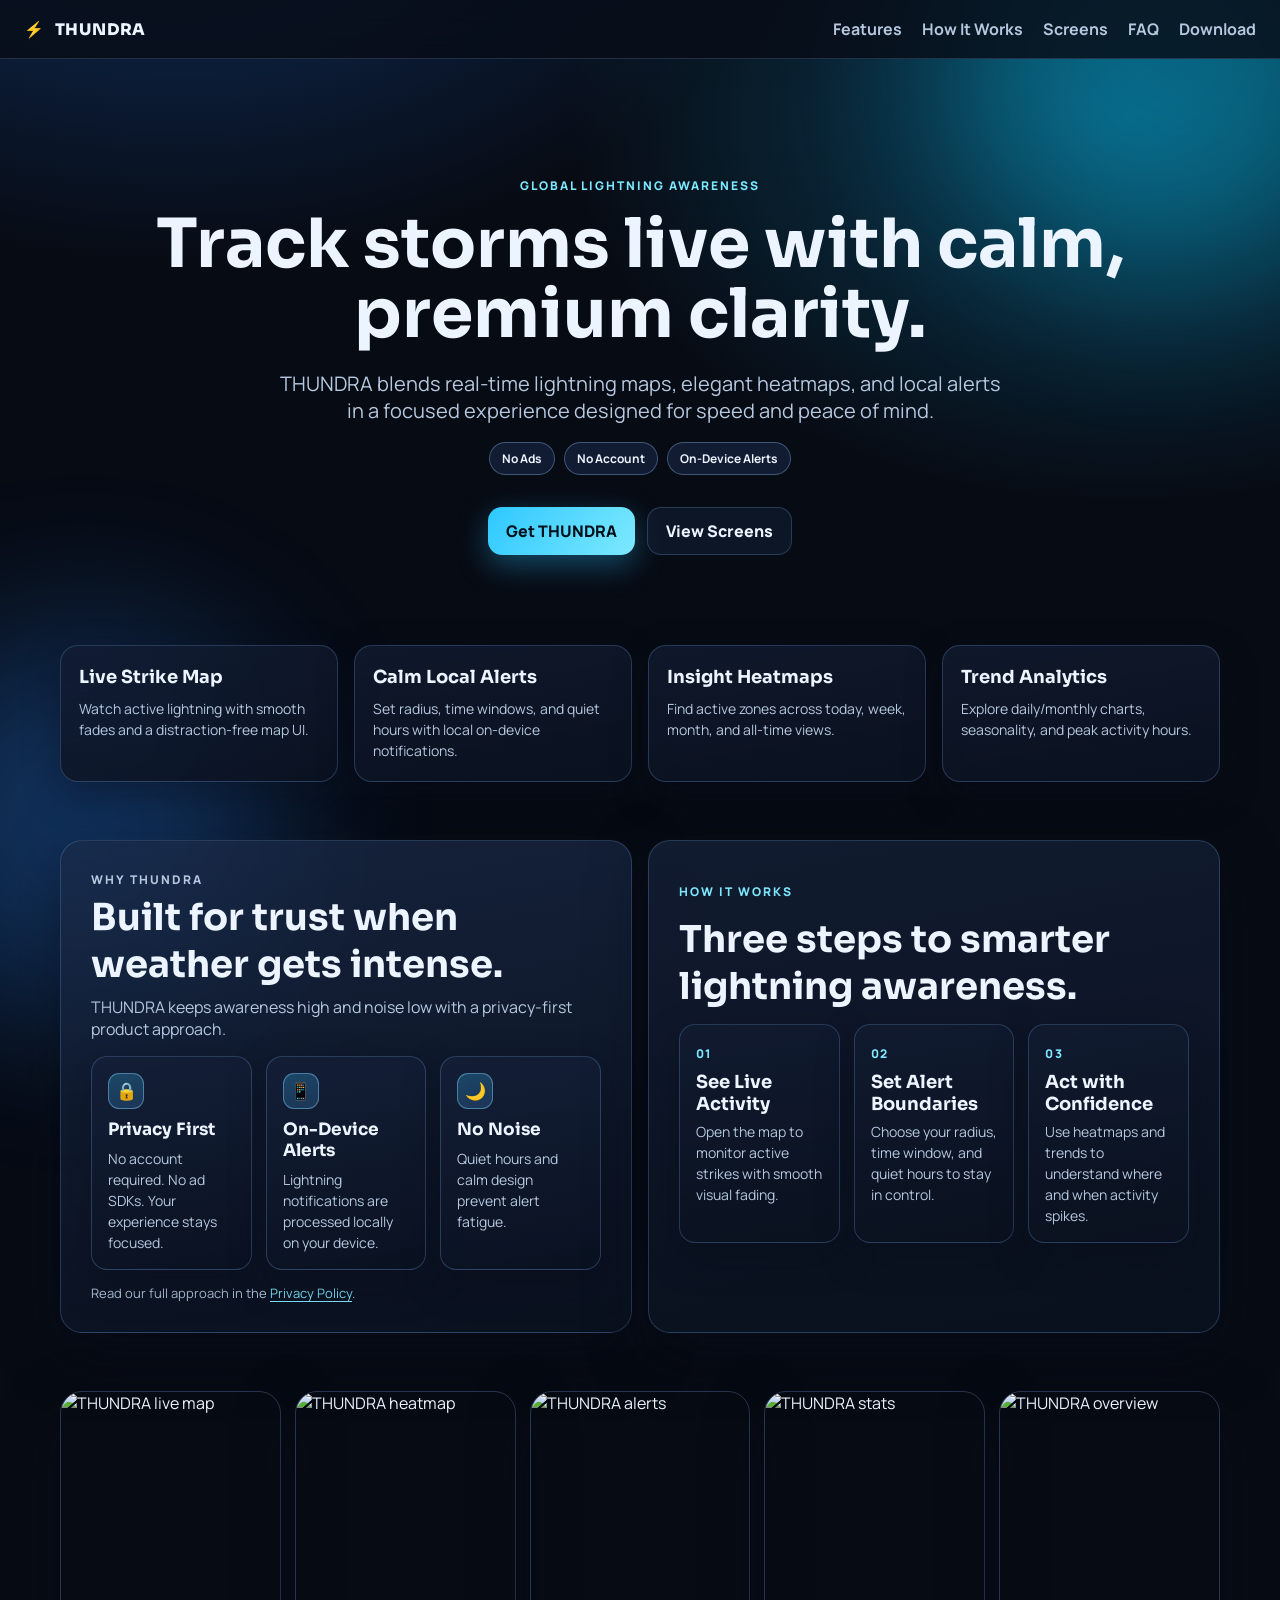
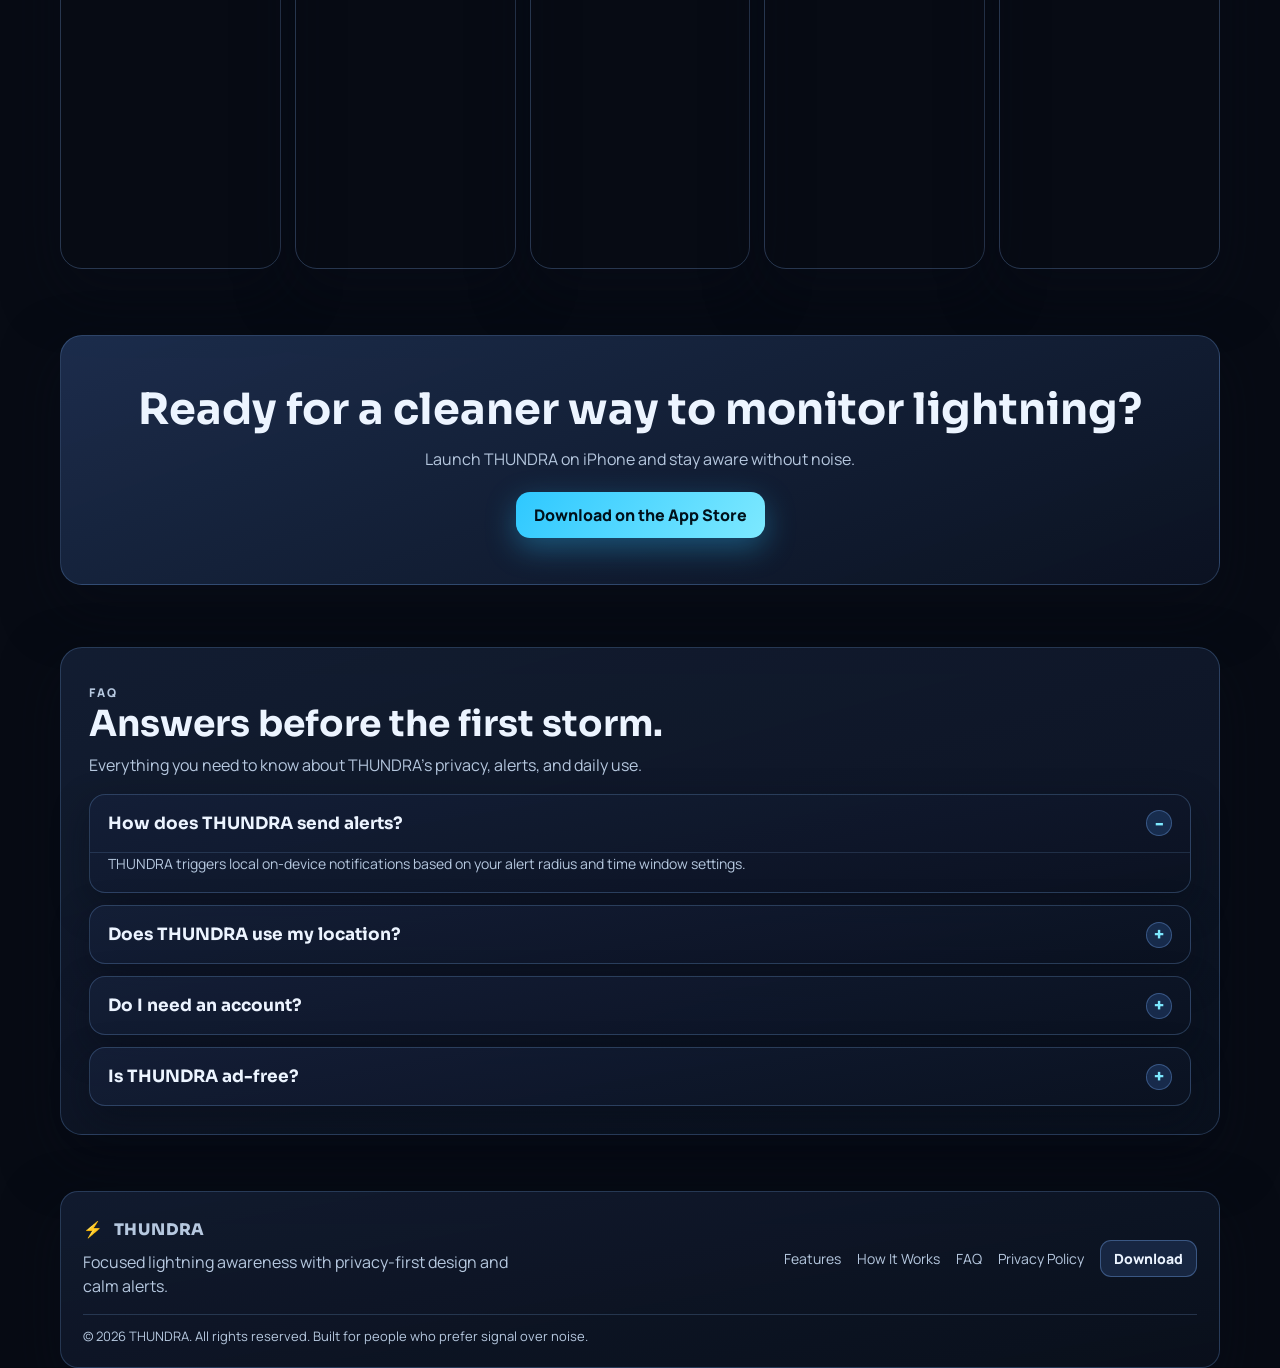
==== commit 404d979e: "website: align trust/how layout, add FAQ accordion, simplify footer" ====
--- a/website/index.html
+++ b/website/index.html
@@ -241,59 +241,63 @@
         </article>
       </section>
 
-      <section class="trust container" id="why-thundra">
-        <div class="trust-intro">
-          <p class="kicker">WHY THUNDRA</p>
-          <h2>Built for trust when weather gets intense.</h2>
-          <p>
-            THUNDRA keeps awareness high and noise low with a privacy-first product
-            approach.
+      <div class="insight-panels container">
+        <section class="trust" id="why-thundra">
+          <div class="trust-intro">
+            <p class="kicker">WHY THUNDRA</p>
+            <h2>Built for trust when weather gets intense.</h2>
+            <p>
+              THUNDRA keeps awareness high and noise low with a privacy-first product
+              approach.
+            </p>
+          </div>
+          <div class="trust-grid">
+            <article class="trust-card">
+              <span class="trust-icon" aria-hidden="true">🔒</span>
+              <h3>Privacy First</h3>
+              <p>No account required. No ad SDKs. Your experience stays focused.</p>
+            </article>
+            <article class="trust-card">
+              <span class="trust-icon" aria-hidden="true">📱</span>
+              <h3>On-Device Alerts</h3>
+              <p>Lightning notifications are processed locally on your device.</p>
+            </article>
+            <article class="trust-card">
+              <span class="trust-icon" aria-hidden="true">🌙</span>
+              <h3>No Noise</h3>
+              <p>Quiet hours and calm design prevent alert fatigue.</p>
+            </article>
+          </div>
+          <p class="trust-policy">
+            Read our full approach in the
+            <a href="../docs/privacy-policy.md">Privacy Policy</a>.
           </p>
-        </div>
-        <div class="trust-grid">
-          <article class="trust-card">
-            <span class="trust-icon" aria-hidden="true">🔒</span>
-            <h3>Privacy First</h3>
-            <p>No account required. No ad SDKs. Your experience stays focused.</p>
-          </article>
-          <article class="trust-card">
-            <span class="trust-icon" aria-hidden="true">📱</span>
-            <h3>On-Device Alerts</h3>
-            <p>Lightning notifications are processed locally on your device.</p>
-          </article>
-          <article class="trust-card">
-            <span class="trust-icon" aria-hidden="true">🌙</span>
-            <h3>No Noise</h3>
-            <p>Quiet hours and calm design prevent alert fatigue.</p>
-          </article>
-        </div>
-        <p class="trust-policy">
-          Read our full approach in the
-          <a href="../docs/privacy-policy.md">Privacy Policy</a>.
-        </p>
-      </section>
-
-      <section id="how" class="how container" aria-labelledby="how-title">
-        <p class="kicker">HOW IT WORKS</p>
-        <h2 id="how-title">Three steps to smarter lightning awareness.</h2>
-        <div class="how-grid">
-          <article class="how-step">
-            <span class="how-number">01</span>
-            <h3>See Live Activity</h3>
-            <p>Open the map to monitor active strikes with smooth visual fading.</p>
-          </article>
-          <article class="how-step">
-            <span class="how-number">02</span>
-            <h3>Set Alert Boundaries</h3>
-            <p>Choose your radius, time window, and quiet hours to stay in control.</p>
-          </article>
-          <article class="how-step">
-            <span class="how-number">03</span>
-            <h3>Act with Confidence</h3>
-            <p>Use heatmaps and trends to understand where and when activity spikes.</p>
-          </article>
-        </div>
-      </section>
+        </section>
+
+        <section id="how" class="how" aria-labelledby="how-title">
+          <div class="how-head">
+            <p class="kicker">HOW IT WORKS</p>
+            <h2 id="how-title">Three steps to smarter lightning awareness.</h2>
+          </div>
+          <div class="how-grid">
+            <article class="how-step">
+              <span class="how-number">01</span>
+              <h3>See Live Activity</h3>
+              <p>Open the map to monitor active strikes with smooth visual fading.</p>
+            </article>
+            <article class="how-step">
+              <span class="how-number">02</span>
+              <h3>Set Alert Boundaries</h3>
+              <p>Choose your radius, time window, and quiet hours to stay in control.</p>
+            </article>
+            <article class="how-step">
+              <span class="how-number">03</span>
+              <h3>Act with Confidence</h3>
+              <p>Use heatmaps and trends to understand where and when activity spikes.</p>
+            </article>
+          </div>
+        </section>
+      </div>
 
       <section id="screens" class="screens container">
         <div class="phone-grid">
@@ -354,78 +358,65 @@
             Everything you need to know about THUNDRA's privacy, alerts, and daily use.
           </p>
         </div>
-        <div class="faq-grid">
-          <article class="faq-item">
-            <h3>How does THUNDRA send alerts?</h3>
+        <div class="faq-list">
+          <details class="faq-item" open>
+            <summary>How does THUNDRA send alerts?</summary>
             <p>
               THUNDRA triggers local on-device notifications based on your alert radius
               and time window settings.
             </p>
-          </article>
-          <article class="faq-item">
-            <h3>Does THUNDRA use my location?</h3>
+          </details>
+          <details class="faq-item">
+            <summary>Does THUNDRA use my location?</summary>
             <p>
               THUNDRA only uses your location to center the map and calculate lightning
               distance for alerts.
             </p>
-          </article>
-          <article class="faq-item">
-            <h3>Do I need an account?</h3>
+          </details>
+          <details class="faq-item">
+            <summary>Do I need an account?</summary>
             <p>
               No. THUNDRA does not require account creation to use core tracking and
               alert features.
             </p>
-          </article>
-          <article class="faq-item">
-            <h3>Is THUNDRA ad-free?</h3>
+          </details>
+          <details class="faq-item">
+            <summary>Is THUNDRA ad-free?</summary>
             <p>Yes. THUNDRA is designed as a focused, ad-free experience.</p>
-          </article>
+          </details>
         </div>
       </section>
     </main>
 
     <footer class="footer container">
-      <div class="footer-main">
+      <div class="footer-top">
         <div class="footer-brand">
           <a class="brand" href="#">
             <span class="brand-bolt">⚡</span>
             THUNDRA
           </a>
-          <p>
-            Real-time lightning awareness with calm alerts, privacy-first design,
-            and premium clarity.
-          </p>
-        </div>
-        <div class="footer-links">
-          <div>
-            <h4>Product</h4>
-            <a href="#features">Features</a>
-            <a href="#how">How It Works</a>
-            <a href="#faq">FAQ</a>
-          </div>
-          <div>
-            <h4>Resources</h4>
-            <a href="../docs/privacy-policy.md">Privacy Policy</a>
-            <a href="#screens">Screenshots</a>
-          </div>
-          <div>
-            <h4>Get App</h4>
-            <a
-              class="js-download-cta"
-              data-placement="footer_column"
-              href="https://apps.apple.com/tr/app/thundra/id6756683794"
-              target="_blank"
-              rel="noreferrer noopener"
-              aria-label="Download THUNDRA on the App Store"
-              >Download on App Store</a
-            >
-          </div>
-        </div>
+          <p>Focused lightning awareness with privacy-first design and calm alerts.</p>
+        </div>
+        <nav class="footer-nav" aria-label="Footer navigation">
+          <a href="#features">Features</a>
+          <a href="#how">How It Works</a>
+          <a href="#faq">FAQ</a>
+          <a href="../docs/privacy-policy.md">Privacy Policy</a>
+          <a
+            class="footer-download js-download-cta"
+            data-placement="footer_simple"
+            href="https://apps.apple.com/tr/app/thundra/id6756683794"
+            target="_blank"
+            rel="noreferrer noopener"
+            aria-label="Download THUNDRA on the App Store"
+            >Download</a
+          >
+        </nav>
       </div>
-      <div class="footer-bar">
-        <p>© <span id="year"></span> THUNDRA. All rights reserved.</p>
-        <p>Made for people who prefer signal over noise.</p>
-      </div>
+      <p class="footer-copy">
+        © <span id="year"></span> THUNDRA. All rights reserved. Built for people who
+        prefer signal over noise.
+      </p>
     </footer>
     <a
       class="mobile-sticky-cta js-download-cta"
--- a/website/styles.css
+++ b/website/styles.css
@@ -246,13 +246,22 @@
   line-height: 1.5;
 }
 
+.insight-panels {
+  margin-top: 58px;
+  display: grid;
+  gap: 16px;
+  grid-template-columns: repeat(2, minmax(0, 1fr));
+  align-items: stretch;
+}
+
 .trust {
-  margin-top: 58px;
+  margin-top: 0;
   padding: 30px;
   border-radius: 22px;
   border: 1px solid var(--stroke);
   background: linear-gradient(170deg, rgba(26, 42, 72, 0.76), rgba(10, 18, 32, 0.86));
   box-shadow: var(--shadow-lg);
+  height: 100%;
 }
 
 .trust-intro h2 {
@@ -319,11 +328,21 @@
 }
 
 .how {
-  margin-top: 58px;
+  margin-top: 0;
+  padding: 30px;
+  border-radius: 22px;
+  border: 1px solid var(--stroke);
+  background: linear-gradient(170deg, rgba(20, 32, 56, 0.8), rgba(10, 17, 30, 0.9));
+  box-shadow: var(--shadow-lg);
+  height: 100%;
+}
+
+.how-head {
+  margin-bottom: 14px;
 }
 
 .how h2 {
-  margin: 6px 0 14px;
+  margin: 6px 0 0;
   font-family: "Sora", sans-serif;
   font-size: clamp(24px, 3vw, 37px);
 }
@@ -438,40 +457,62 @@
   color: var(--muted);
 }
 
-.faq-grid {
+.faq-list {
   margin-top: 18px;
   display: grid;
   gap: 12px;
-  grid-template-columns: repeat(2, minmax(0, 1fr));
 }
 
 .faq-item {
   background: linear-gradient(170deg, var(--bg-card-strong), rgba(11, 18, 33, 0.92));
   border: 1px solid rgba(126, 172, 235, 0.26);
   border-radius: 16px;
-  padding: 18px 16px;
+  padding: 0;
   position: relative;
   overflow: hidden;
-}
-
-.faq-item::before {
-  content: "";
+  box-shadow: var(--shadow-md);
+}
+
+.faq-item summary {
+  list-style: none;
+  cursor: pointer;
+  padding: 18px 54px 18px 18px;
+  font-size: 17px;
+  font-family: "Sora", sans-serif;
+  font-weight: 700;
+  position: relative;
+}
+
+.faq-item summary::-webkit-details-marker {
+  display: none;
+}
+
+.faq-item summary::after {
+  content: "+";
   position: absolute;
-  left: 0;
-  top: 0;
-  width: 4px;
-  height: 100%;
-  background: linear-gradient(180deg, var(--accent), var(--accent-2));
-}
-
-.faq-item h3 {
-  margin: 0 0 8px;
-  font-size: 17px;
-  font-family: "Sora", sans-serif;
+  right: 18px;
+  top: 50%;
+  transform: translateY(-50%);
+  width: 24px;
+  height: 24px;
+  border-radius: 999px;
+  display: inline-flex;
+  align-items: center;
+  justify-content: center;
+  color: var(--accent-2);
+  background: rgba(49, 92, 156, 0.34);
+  border: 1px solid rgba(120, 173, 243, 0.35);
+  transition: transform 0.2s ease;
+}
+
+.faq-item[open] summary::after {
+  content: "-";
 }
 
 .faq-item p {
   margin: 0;
+  padding: 0 18px 18px;
+  border-top: 1px solid rgba(123, 164, 221, 0.18);
   color: var(--muted);
   font-size: 14px;
   line-height: 1.55;
@@ -487,50 +528,52 @@
   color: var(--muted);
 }
 
-.footer-main {
+.footer-top {
   display: flex;
+  align-items: center;
   justify-content: space-between;
-  gap: 32px;
-  padding-bottom: 20px;
+  gap: 18px;
+  padding-bottom: 16px;
   border-bottom: 1px solid rgba(130, 171, 229, 0.22);
 }
 
 .footer-brand {
-  max-width: 360px;
+  max-width: 430px;
 }
 
 .footer-brand p {
+  margin: 10px 0 0;
+  line-height: 1.5;
+}
+
+.footer-nav {
+  display: flex;
+  flex-wrap: wrap;
+  justify-content: flex-end;
+  align-items: center;
+  gap: 10px 16px;
+  font-size: 14px;
+}
+
+.footer-nav a:hover {
+  color: var(--accent-2);
+}
+
+.footer-download {
+  display: inline-flex;
+  align-items: center;
+  justify-content: center;
+  min-height: 36px;
+  padding: 8px 13px;
+  border-radius: 11px;
+  border: 1px solid rgba(126, 181, 255, 0.35);
+  background: rgba(26, 41, 71, 0.88);
+  color: var(--text);
+  font-weight: 800;
+}
+
+.footer-copy {
   margin: 12px 0 0;
-  line-height: 1.55;
-}
-
-.footer-links {
-  display: grid;
-  grid-template-columns: repeat(3, minmax(0, 1fr));
-  gap: 26px;
-}
-
-.footer-links h4 {
-  margin: 0 0 9px;
-  color: var(--text);
-  font-family: "Sora", sans-serif;
-  font-size: 13px;
-}
-
-.footer-links a {
-  display: block;
-  margin-bottom: 7px;
-}
-
-.footer-links a:hover {
-  color: var(--accent-2);
-}
-
-.footer-bar {
-  padding-top: 16px;
-  display: flex;
-  justify-content: space-between;
-  gap: 12px;
   font-size: 13px;
 }
 
@@ -550,6 +593,10 @@
     grid-template-columns: repeat(2, minmax(0, 1fr));
   }
 
+  .insight-panels {
+    grid-template-columns: 1fr;
+  }
+
   .trust-grid,
   .how-grid {
     grid-template-columns: repeat(2, minmax(0, 1fr));
@@ -559,16 +606,13 @@
     grid-template-columns: repeat(3, minmax(0, 1fr));
   }
 
-  .faq-grid {
-    grid-template-columns: 1fr;
-  }
-
-  .footer-main {
+  .footer-top {
     flex-direction: column;
-  }
-
-  .footer-links {
-    grid-template-columns: repeat(2, minmax(0, 1fr));
+    align-items: flex-start;
+  }
+
+  .footer-nav {
+    justify-content: flex-start;
   }
 }
 
@@ -616,11 +660,14 @@
     padding-bottom: calc(94px + env(safe-area-inset-bottom, 0px));
   }
 
-  .footer-links,
-  .footer-bar {
-    grid-template-columns: 1fr;
+  .footer-top {
+    align-items: flex-start;
+  }
+
+  .footer-nav {
     flex-direction: column;
-    gap: 10px;
+    align-items: flex-start;
+    gap: 8px;
   }
 
   .mobile-sticky-cta {
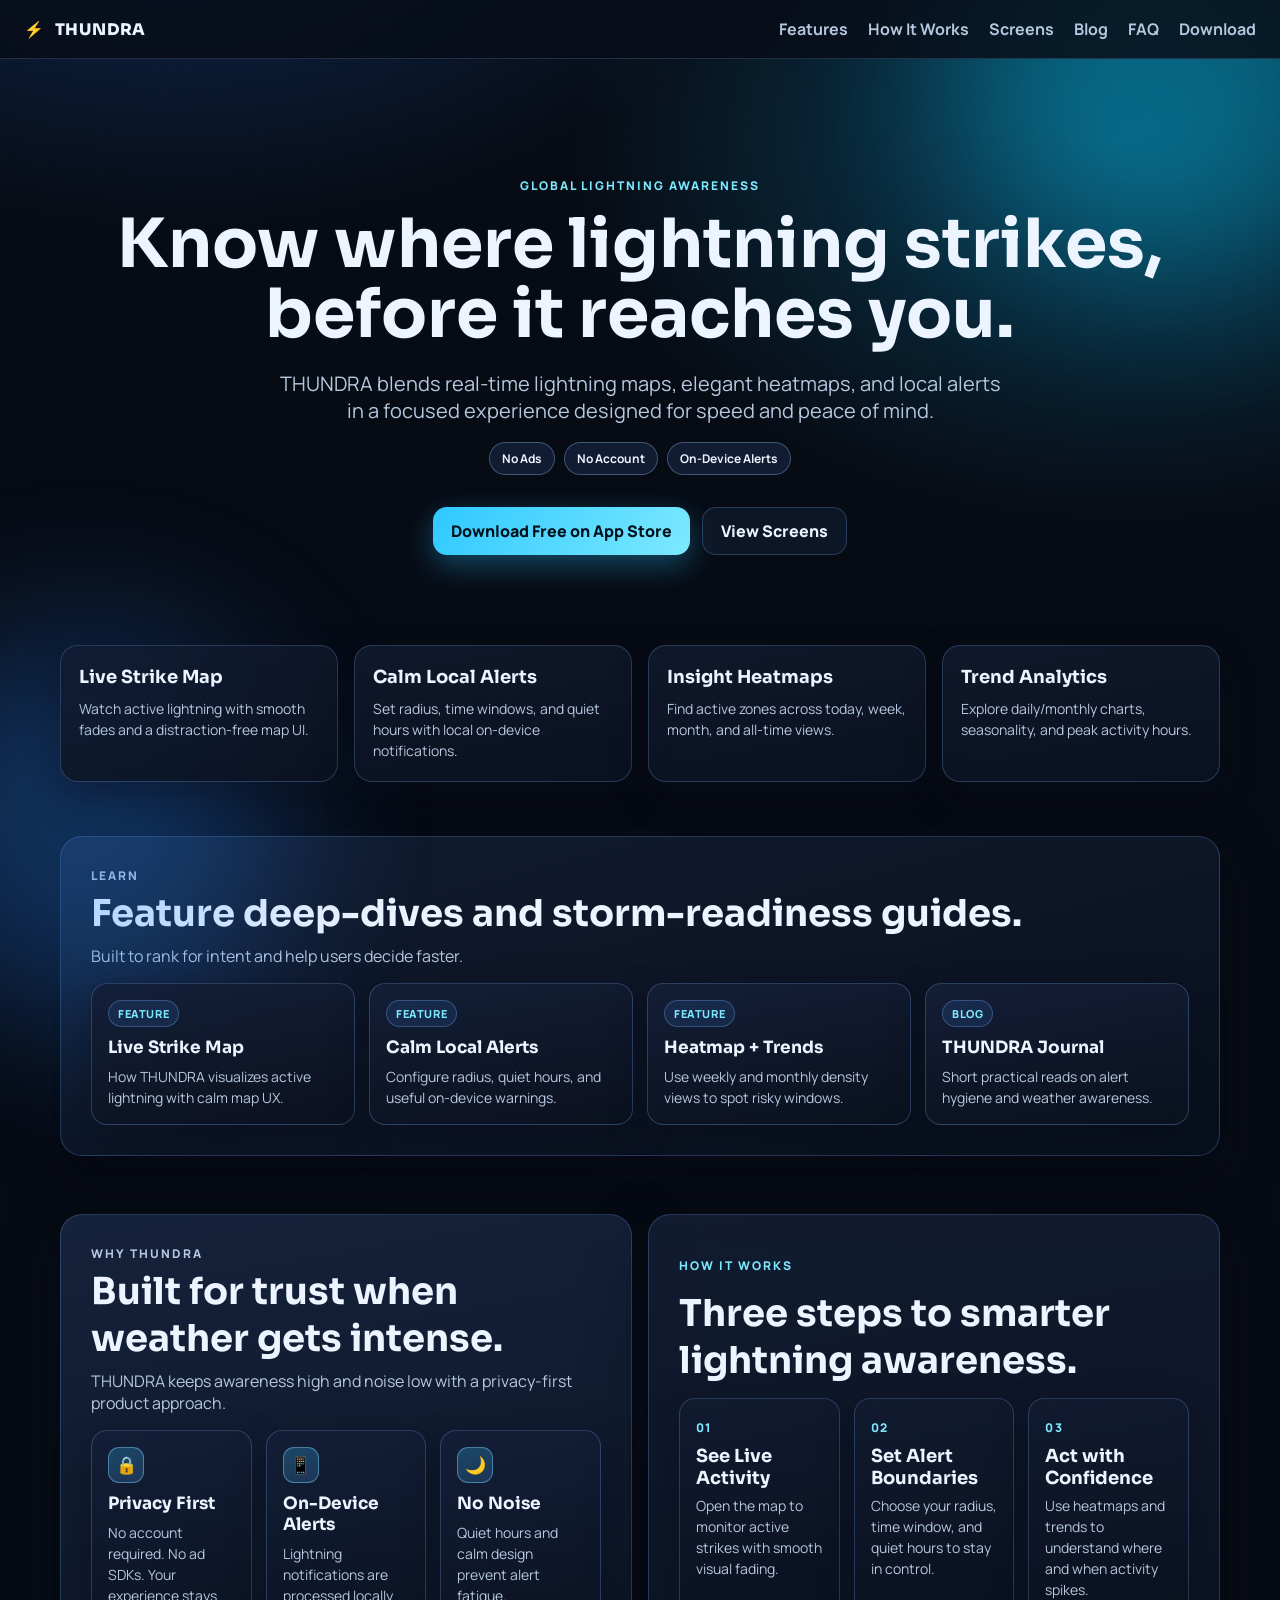
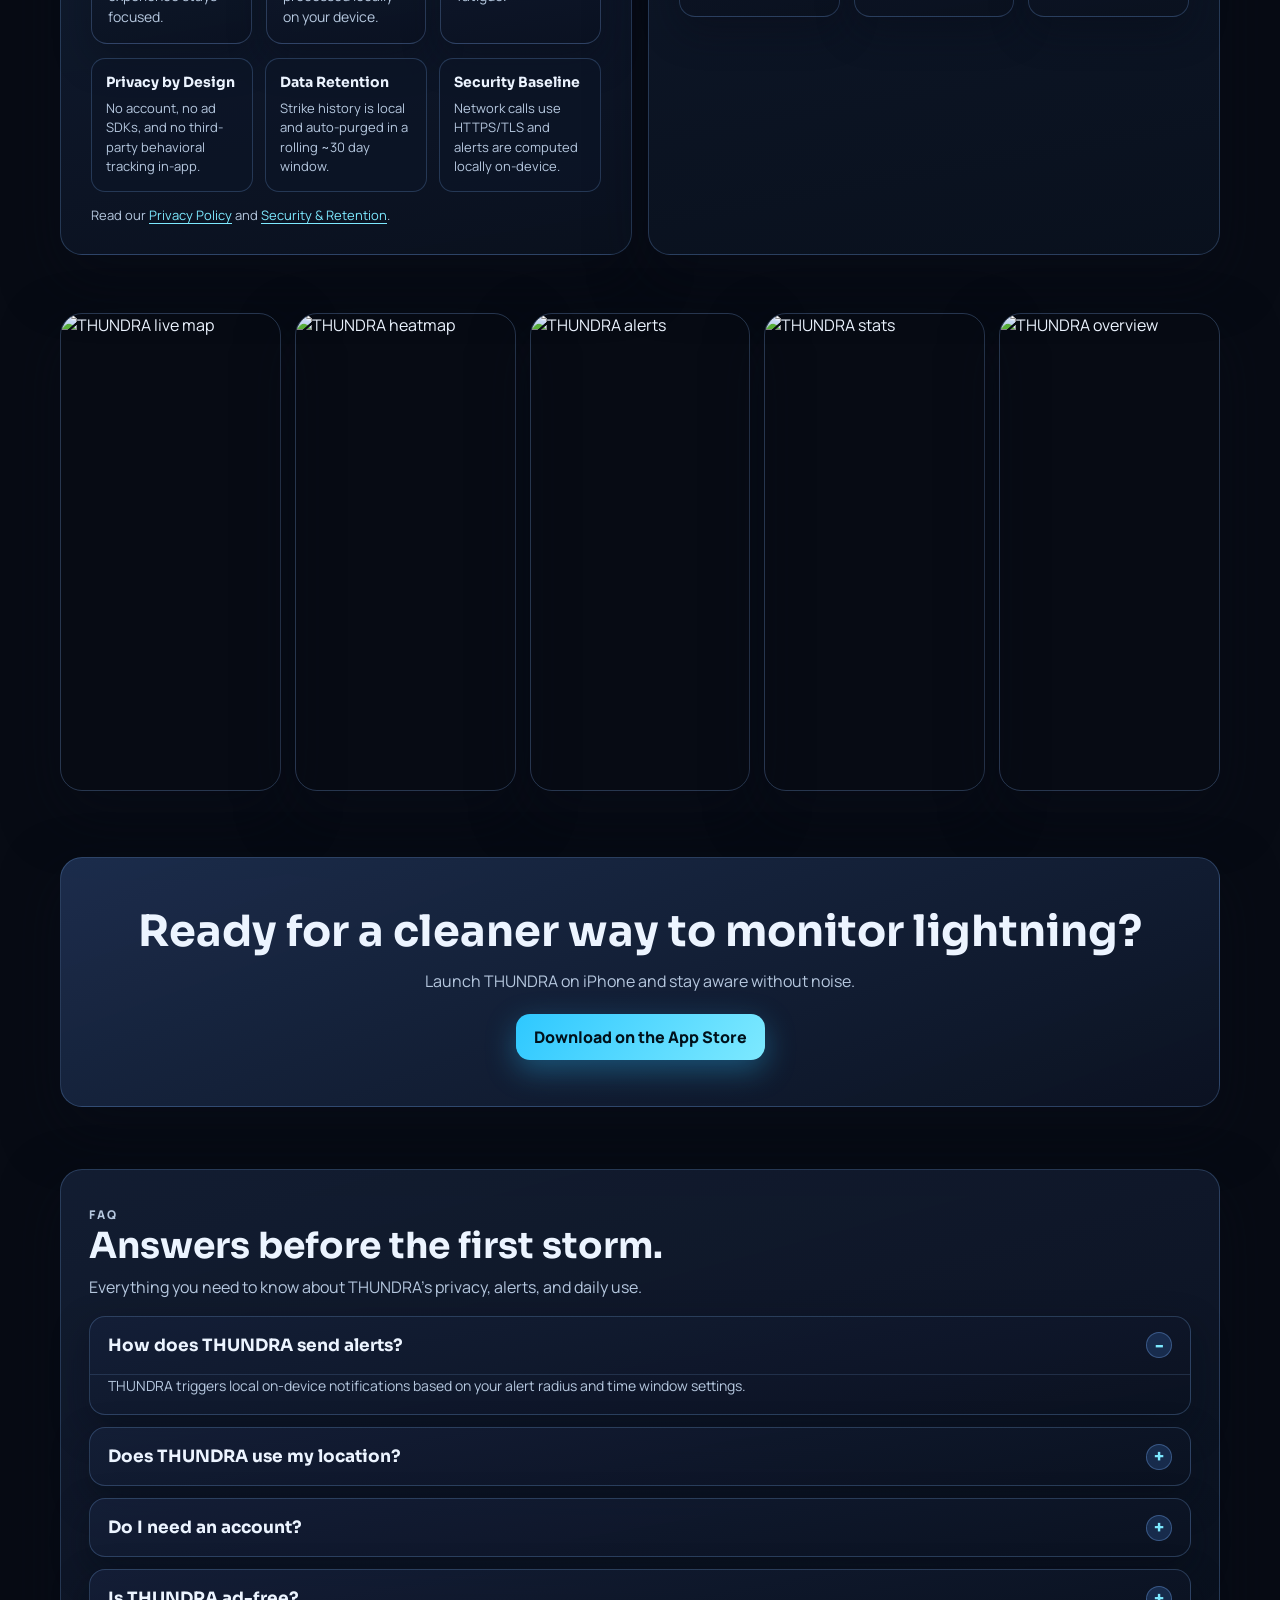
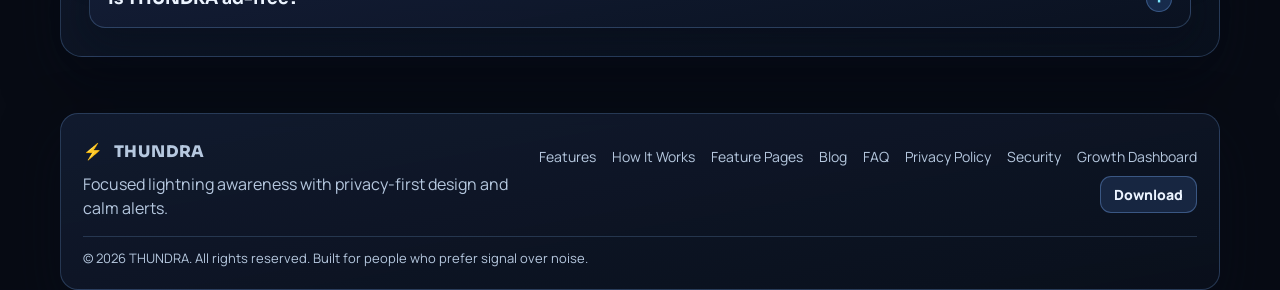
==== commit fd89fceb: "growth+seo: add funnel analytics, content pages, referral deep links" ====
--- a/website/index.html
+++ b/website/index.html
@@ -47,6 +47,7 @@
       window.THUNDRA_ANALYTICS = {
         plausibleDomain: "thunda.kendlenx.com",
         gaMeasurementId: "",
+        debug: false,
       };
     </script>
     <script type="application/ld+json">
@@ -174,6 +175,7 @@
         <a href="#features">Features</a>
         <a href="#how">How It Works</a>
         <a href="#screens">Screens</a>
+        <a href="/blog/">Blog</a>
         <a href="#faq">FAQ</a>
         <a
           class="js-download-cta"
@@ -241,6 +243,36 @@
         </article>
       </section>
 
+      <section class="learn container" id="learn" aria-labelledby="learn-title">
+        <div class="learn-head">
+          <p class="kicker">LEARN</p>
+          <h2 id="learn-title">Feature deep-dives and storm-readiness guides.</h2>
+          <p>Built to rank for intent and help users decide faster.</p>
+        </div>
+        <div class="learn-grid">
+          <a class="learn-card" href="/features/live-strike-map.html">
+            <span class="learn-type">Feature</span>
+            <h3>Live Strike Map</h3>
+            <p>How THUNDRA visualizes active lightning with calm map UX.</p>
+          </a>
+          <a class="learn-card" href="/features/calm-local-alerts.html">
+            <span class="learn-type">Feature</span>
+            <h3>Calm Local Alerts</h3>
+            <p>Configure radius, quiet hours, and useful on-device warnings.</p>
+          </a>
+          <a class="learn-card" href="/features/heatmap-and-trends.html">
+            <span class="learn-type">Feature</span>
+            <h3>Heatmap + Trends</h3>
+            <p>Use weekly and monthly density views to spot risky windows.</p>
+          </a>
+          <a class="learn-card" href="/blog/">
+            <span class="learn-type">Blog</span>
+            <h3>THUNDRA Journal</h3>
+            <p>Short practical reads on alert hygiene and weather awareness.</p>
+          </a>
+        </div>
+      </section>
+
       <div class="insight-panels container">
         <section class="trust" id="why-thundra">
           <div class="trust-intro">
@@ -268,9 +300,32 @@
               <p>Quiet hours and calm design prevent alert fatigue.</p>
             </article>
           </div>
+          <div class="trust-facts">
+            <article class="trust-fact">
+              <h4>Privacy by Design</h4>
+              <p>No account, no ad SDKs, and no third-party behavioral tracking in-app.</p>
+            </article>
+            <article class="trust-fact">
+              <h4>Data Retention</h4>
+              <p>Strike history is local and auto-purged in a rolling ~30 day window.</p>
+            </article>
+            <article class="trust-fact">
+              <h4>Security Baseline</h4>
+              <p>Network calls use HTTPS/TLS and alerts are computed locally on-device.</p>
+            </article>
+          </div>
           <p class="trust-policy">
-            Read our full approach in the
-            <a href="../docs/privacy-policy.md">Privacy Policy</a>.
+            Read our
+            <a class="js-trust-link" data-trust-link="privacy_policy" href="/privacy-policy.html"
+              >Privacy Policy</a
+            >
+            and
+            <a
+              class="js-trust-link"
+              data-trust-link="security_and_retention"
+              href="/security-and-retention.html"
+              >Security &amp; Retention</a
+            >.
           </p>
         </section>
 
@@ -359,28 +414,28 @@
           </p>
         </div>
         <div class="faq-list">
-          <details class="faq-item" open>
+          <details class="faq-item" data-faq-id="alerts" open>
             <summary>How does THUNDRA send alerts?</summary>
             <p>
               THUNDRA triggers local on-device notifications based on your alert radius
               and time window settings.
             </p>
           </details>
-          <details class="faq-item">
+          <details class="faq-item" data-faq-id="location">
             <summary>Does THUNDRA use my location?</summary>
             <p>
               THUNDRA only uses your location to center the map and calculate lightning
               distance for alerts.
             </p>
           </details>
-          <details class="faq-item">
+          <details class="faq-item" data-faq-id="account">
             <summary>Do I need an account?</summary>
             <p>
               No. THUNDRA does not require account creation to use core tracking and
               alert features.
             </p>
           </details>
-          <details class="faq-item">
+          <details class="faq-item" data-faq-id="ads">
             <summary>Is THUNDRA ad-free?</summary>
             <p>Yes. THUNDRA is designed as a focused, ad-free experience.</p>
           </details>
@@ -400,8 +455,22 @@
         <nav class="footer-nav" aria-label="Footer navigation">
           <a href="#features">Features</a>
           <a href="#how">How It Works</a>
+          <a href="/features/live-strike-map.html">Feature Pages</a>
+          <a href="/blog/">Blog</a>
           <a href="#faq">FAQ</a>
-          <a href="../docs/privacy-policy.md">Privacy Policy</a>
+          <a
+            class="js-trust-link"
+            data-trust-link="privacy_policy_footer"
+            href="/privacy-policy.html"
+            >Privacy Policy</a
+          >
+          <a
+            class="js-trust-link"
+            data-trust-link="security_footer"
+            href="/security-and-retention.html"
+            >Security</a
+          >
+          <a href="/growth-dashboard.html">Growth Dashboard</a>
           <a
             class="footer-download js-download-cta"
             data-placement="footer_simple"
--- a/website/styles.css
+++ b/website/styles.css
@@ -246,6 +246,73 @@
   line-height: 1.5;
 }
 
+.learn {
+  margin-top: 54px;
+  padding: 30px;
+  border-radius: 22px;
+  border: 1px solid var(--stroke);
+  background: linear-gradient(165deg, rgba(22, 35, 60, 0.74), rgba(9, 16, 29, 0.9));
+  box-shadow: var(--shadow-lg);
+}
+
+.learn-head h2 {
+  margin: 6px 0 8px;
+  font-family: "Sora", sans-serif;
+  font-size: clamp(24px, 3vw, 37px);
+}
+
+.learn-head p {
+  margin: 0;
+  color: var(--muted);
+}
+
+.learn-grid {
+  margin-top: 16px;
+  display: grid;
+  gap: 14px;
+  grid-template-columns: repeat(4, minmax(0, 1fr));
+}
+
+.learn-card {
+  display: block;
+  border: 1px solid rgba(124, 172, 238, 0.28);
+  border-radius: 16px;
+  padding: 16px;
+  background: linear-gradient(170deg, var(--bg-card-strong), rgba(11, 17, 30, 0.92));
+  box-shadow: var(--shadow-md);
+}
+
+.learn-card:hover {
+  border-color: rgba(129, 202, 255, 0.44);
+  transform: translateY(-1px);
+}
+
+.learn-type {
+  display: inline-flex;
+  padding: 5px 9px;
+  border-radius: 999px;
+  font-size: 11px;
+  font-weight: 800;
+  letter-spacing: 0.6px;
+  text-transform: uppercase;
+  color: var(--accent-2);
+  background: rgba(35, 66, 115, 0.38);
+  border: 1px solid rgba(126, 182, 255, 0.3);
+}
+
+.learn-card h3 {
+  margin: 10px 0 0;
+  font-family: "Sora", sans-serif;
+  font-size: 17px;
+}
+
+.learn-card p {
+  margin: 8px 0 0;
+  color: var(--muted);
+  font-size: 14px;
+  line-height: 1.5;
+}
+
 .insight-panels {
   margin-top: 58px;
   display: grid;
@@ -280,6 +347,33 @@
   display: grid;
   gap: 14px;
   grid-template-columns: repeat(3, minmax(0, 1fr));
+}
+
+.trust-facts {
+  margin-top: 14px;
+  display: grid;
+  gap: 12px;
+  grid-template-columns: repeat(3, minmax(0, 1fr));
+}
+
+.trust-fact {
+  border: 1px solid rgba(123, 170, 236, 0.24);
+  border-radius: 14px;
+  padding: 14px;
+  background: rgba(13, 22, 39, 0.68);
+}
+
+.trust-fact h4 {
+  margin: 0;
+  font-family: "Sora", sans-serif;
+  font-size: 14px;
+}
+
+.trust-fact p {
+  margin: 8px 0 0;
+  color: var(--muted);
+  font-size: 13px;
+  line-height: 1.5;
 }
 
 .trust-card {
@@ -593,12 +687,17 @@
     grid-template-columns: repeat(2, minmax(0, 1fr));
   }
 
+  .learn-grid {
+    grid-template-columns: repeat(2, minmax(0, 1fr));
+  }
+
   .insight-panels {
     grid-template-columns: 1fr;
   }
 
   .trust-grid,
-  .how-grid {
+  .how-grid,
+  .trust-facts {
     grid-template-columns: repeat(2, minmax(0, 1fr));
   }
 
@@ -640,11 +739,14 @@
   }
 
   .features,
+  .learn-grid,
   .trust-grid,
-  .how-grid {
+  .how-grid,
+  .trust-facts {
     grid-template-columns: 1fr;
   }
 
+  .learn,
   .trust,
   .faq {
     padding: 22px 16px;
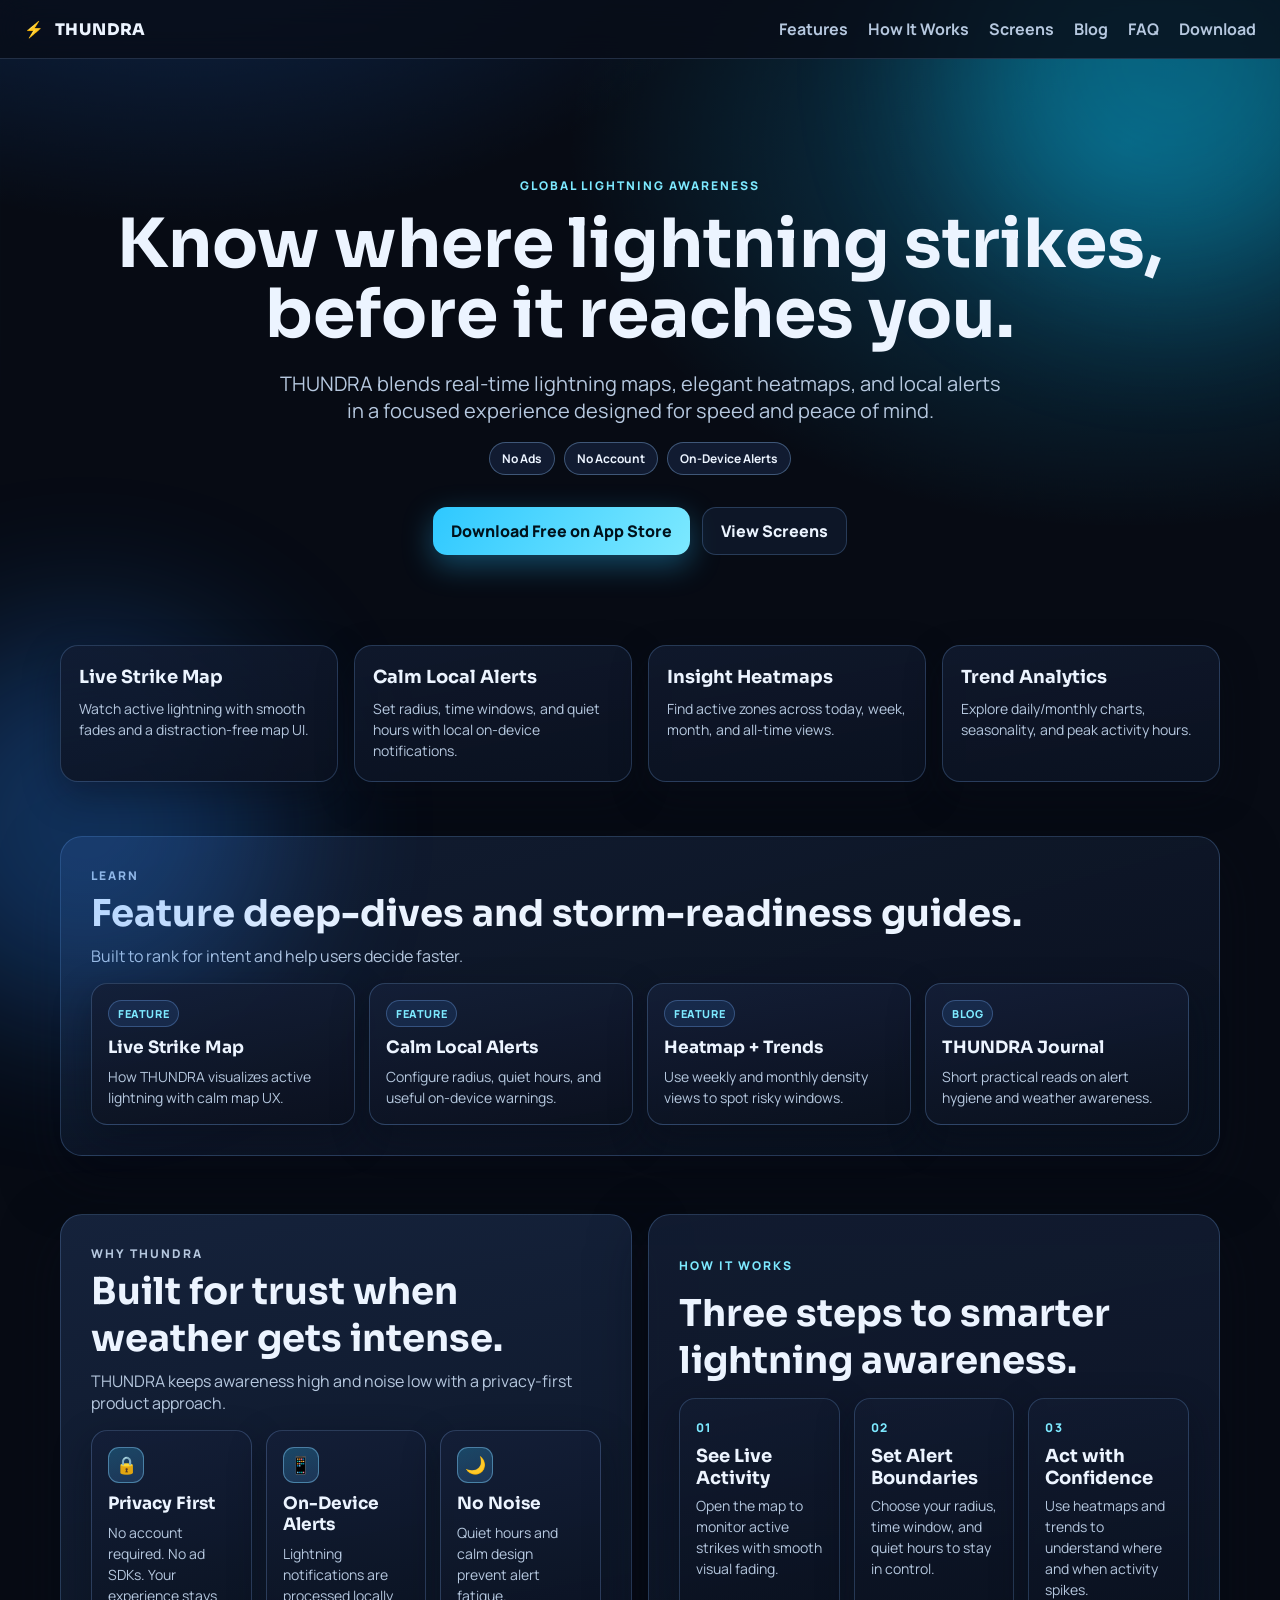
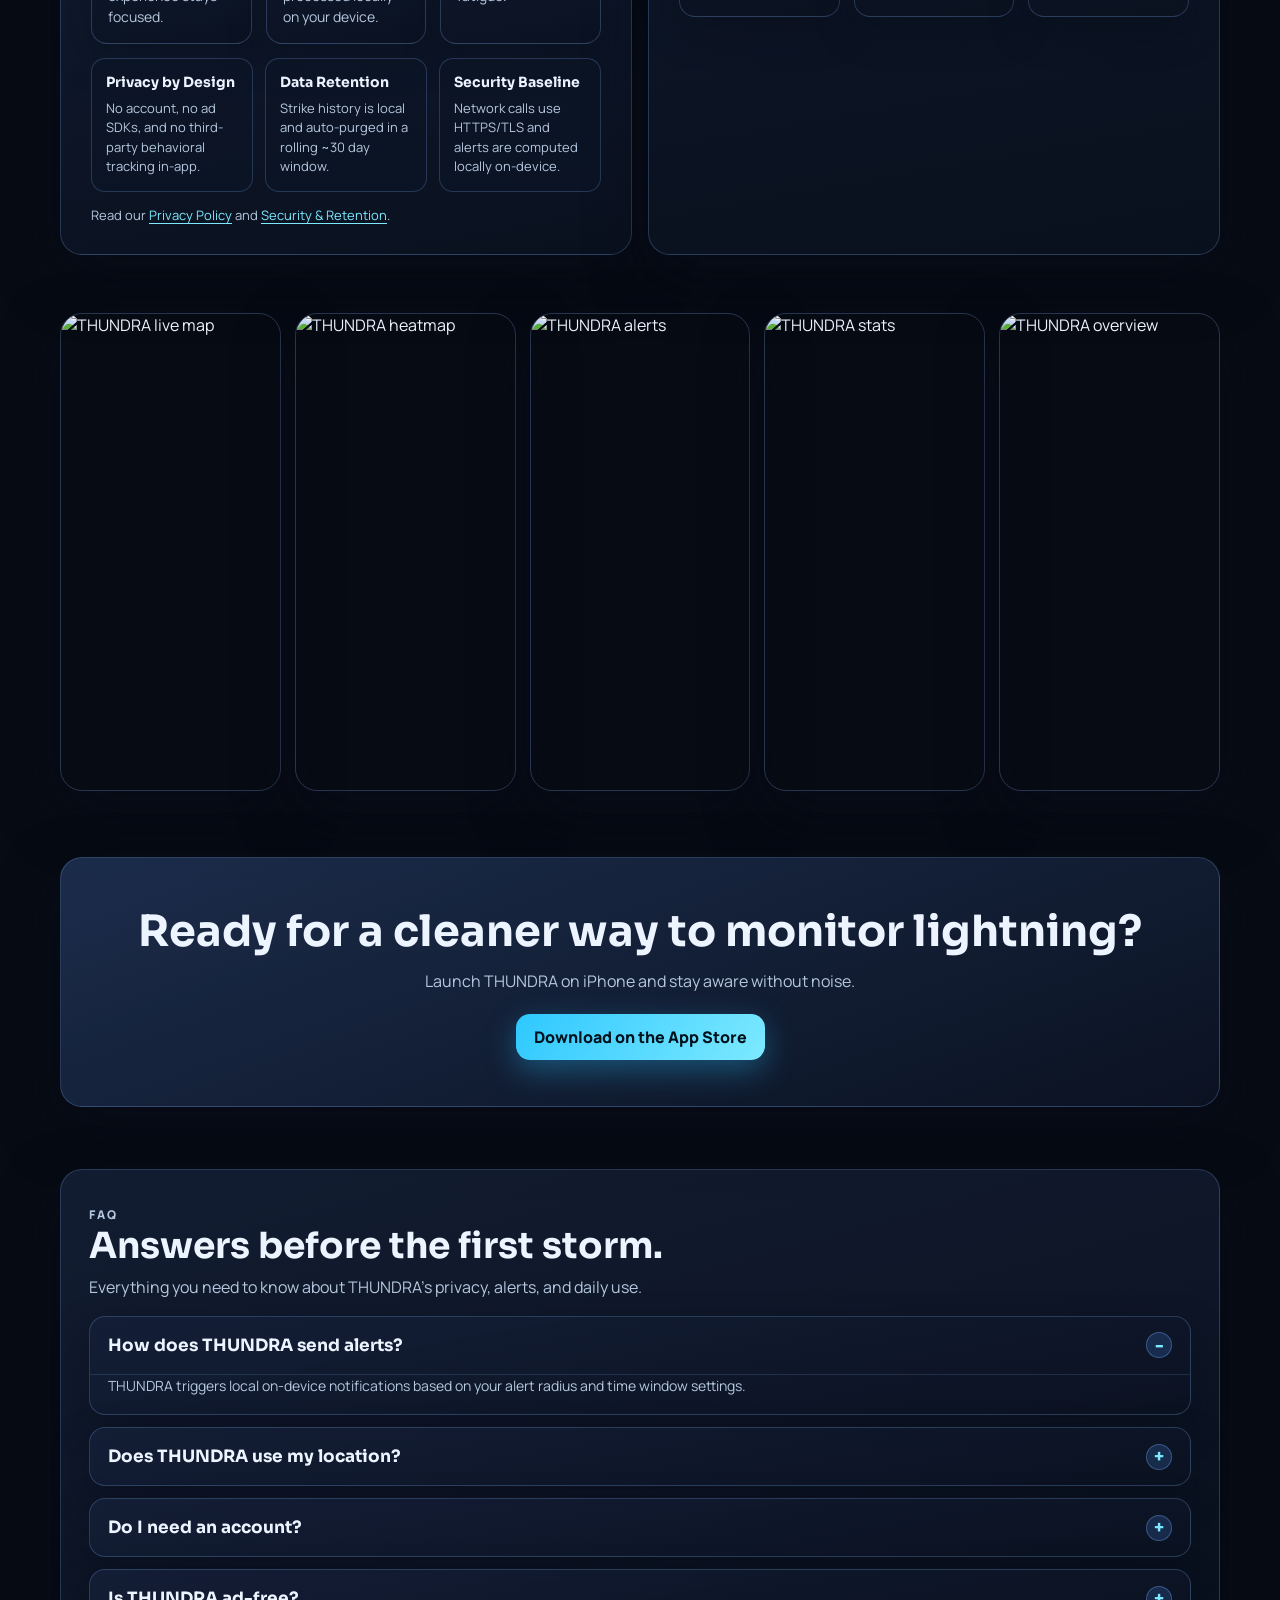
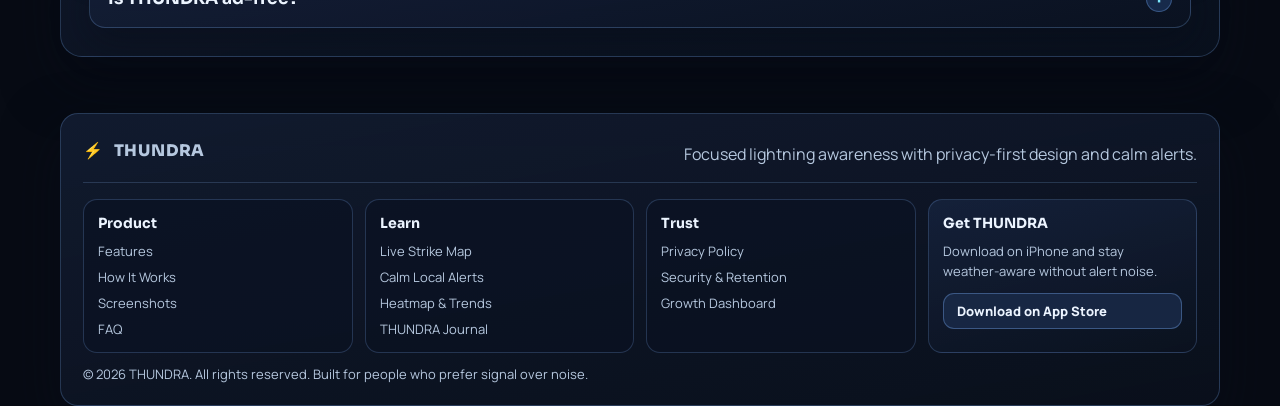
==== commit 6c14cd3a: "website: segment footer and elevate technical seo" ====
--- a/website/index.html
+++ b/website/index.html
@@ -5,13 +5,22 @@
     <meta name="viewport" content="width=device-width, initial-scale=1.0" />
     <title>THUNDRA | Global Lightning Tracker</title>
     <meta name="robots" content="index,follow,max-image-preview:large" />
+    <meta name="author" content="THUNDRA" />
+    <meta
+      name="keywords"
+      content="lightning tracker, weather alerts, live strike map, storm safety, heatmap, iOS weather app"
+    />
     <meta name="theme-color" content="#070b14" />
     <link rel="canonical" href="https://thunda.kendlenx.com/" />
+    <link rel="alternate" hreflang="en" href="https://thunda.kendlenx.com/" />
+    <link rel="alternate" hreflang="x-default" href="https://thunda.kendlenx.com/" />
     <meta
       name="description"
       content="THUNDRA helps you track lightning live with calm local alerts, heatmaps, and trend stats."
     />
     <meta property="og:type" content="website" />
+    <meta property="og:locale" content="en_US" />
+    <meta property="og:locale:alternate" content="tr_TR" />
     <meta property="og:site_name" content="THUNDRA" />
     <meta property="og:title" content="THUNDRA | Global Lightning Tracker" />
     <meta
@@ -21,6 +30,12 @@
     <meta property="og:url" content="https://thunda.kendlenx.com/" />
     <meta property="og:image" content="https://thunda.kendlenx.com/assets/og-image.png" />
     <meta property="og:image:alt" content="THUNDRA app overview screen" />
+    <link
+      rel="alternate"
+      type="application/rss+xml"
+      title="THUNDRA Journal RSS"
+      href="https://thunda.kendlenx.com/blog/rss.xml"
+    />
     <meta name="twitter:card" content="summary_large_image" />
     <meta name="twitter:title" content="THUNDRA | Global Lightning Tracker" />
     <meta
@@ -54,6 +69,7 @@
       {
         "@context": "https://schema.org",
         "@type": "SoftwareApplication",
+        "@id": "https://thunda.kendlenx.com/#softwareapplication",
         "name": "THUNDRA",
         "operatingSystem": "iOS",
         "applicationCategory": "WeatherApplication",
@@ -66,9 +82,7 @@
           "priceCurrency": "USD"
         },
         "publisher": {
-          "@type": "Organization",
-          "name": "THUNDRA",
-          "url": "https://thunda.kendlenx.com/"
+          "@id": "https://thunda.kendlenx.com/#organization"
         }
       }
     </script>
@@ -76,6 +90,7 @@
       {
         "@context": "https://schema.org",
         "@type": "Organization",
+        "@id": "https://thunda.kendlenx.com/#organization",
         "name": "THUNDRA",
         "url": "https://thunda.kendlenx.com/",
         "logo": "https://thunda.kendlenx.com/assets/og-image.png"
@@ -85,8 +100,29 @@
       {
         "@context": "https://schema.org",
         "@type": "WebSite",
+        "@id": "https://thunda.kendlenx.com/#website",
         "name": "THUNDRA",
-        "url": "https://thunda.kendlenx.com/"
+        "url": "https://thunda.kendlenx.com/",
+        "publisher": {
+          "@id": "https://thunda.kendlenx.com/#organization"
+        }
+      }
+    </script>
+    <script type="application/ld+json">
+      {
+        "@context": "https://schema.org",
+        "@type": "WebPage",
+        "@id": "https://thunda.kendlenx.com/#webpage",
+        "name": "THUNDRA | Global Lightning Tracker",
+        "url": "https://thunda.kendlenx.com/",
+        "description": "THUNDRA helps you track lightning live with calm local alerts, heatmaps, and trend stats.",
+        "isPartOf": {
+          "@id": "https://thunda.kendlenx.com/#website"
+        },
+        "about": {
+          "@id": "https://thunda.kendlenx.com/#softwareapplication"
+        },
+        "inLanguage": "en"
       }
     </script>
     <script type="application/ld+json">
@@ -151,6 +187,39 @@
               "@type": "Answer",
               "text": "Yes. THUNDRA is designed as a focused, ad-free experience."
             }
+          }
+        ]
+      }
+    </script>
+    <script type="application/ld+json">
+      {
+        "@context": "https://schema.org",
+        "@type": "ItemList",
+        "name": "THUNDRA feature and guide pages",
+        "itemListElement": [
+          {
+            "@type": "ListItem",
+            "position": 1,
+            "url": "https://thunda.kendlenx.com/features/live-strike-map.html",
+            "name": "Live Strike Map"
+          },
+          {
+            "@type": "ListItem",
+            "position": 2,
+            "url": "https://thunda.kendlenx.com/features/calm-local-alerts.html",
+            "name": "Calm Local Alerts"
+          },
+          {
+            "@type": "ListItem",
+            "position": 3,
+            "url": "https://thunda.kendlenx.com/features/heatmap-and-trends.html",
+            "name": "Heatmap and Trends"
+          },
+          {
+            "@type": "ListItem",
+            "position": 4,
+            "url": "https://thunda.kendlenx.com/blog/",
+            "name": "THUNDRA Journal"
           }
         ]
       }
@@ -443,21 +512,31 @@
       </section>
     </main>
 
-    <footer class="footer container">
-      <div class="footer-top">
-        <div class="footer-brand">
-          <a class="brand" href="#">
-            <span class="brand-bolt">⚡</span>
-            THUNDRA
-          </a>
-          <p>Focused lightning awareness with privacy-first design and calm alerts.</p>
-        </div>
-        <nav class="footer-nav" aria-label="Footer navigation">
+    <footer class="footer container" aria-label="Site footer">
+      <div class="footer-brandline">
+        <a class="brand" href="#">
+          <span class="brand-bolt">⚡</span>
+          THUNDRA
+        </a>
+        <p>Focused lightning awareness with privacy-first design and calm alerts.</p>
+      </div>
+      <div class="footer-grid">
+        <section class="footer-panel" aria-labelledby="footer-product">
+          <h3 id="footer-product">Product</h3>
           <a href="#features">Features</a>
           <a href="#how">How It Works</a>
-          <a href="/features/live-strike-map.html">Feature Pages</a>
-          <a href="/blog/">Blog</a>
+          <a href="#screens">Screenshots</a>
           <a href="#faq">FAQ</a>
+        </section>
+        <section class="footer-panel" aria-labelledby="footer-learn">
+          <h3 id="footer-learn">Learn</h3>
+          <a href="/features/live-strike-map.html">Live Strike Map</a>
+          <a href="/features/calm-local-alerts.html">Calm Local Alerts</a>
+          <a href="/features/heatmap-and-trends.html">Heatmap &amp; Trends</a>
+          <a href="/blog/">THUNDRA Journal</a>
+        </section>
+        <section class="footer-panel" aria-labelledby="footer-trust">
+          <h3 id="footer-trust">Trust</h3>
           <a
             class="js-trust-link"
             data-trust-link="privacy_policy_footer"
@@ -468,19 +547,23 @@
             class="js-trust-link"
             data-trust-link="security_footer"
             href="/security-and-retention.html"
-            >Security</a
+            >Security &amp; Retention</a
           >
           <a href="/growth-dashboard.html">Growth Dashboard</a>
+        </section>
+        <section class="footer-panel footer-panel-cta" aria-labelledby="footer-download">
+          <h3 id="footer-download">Get THUNDRA</h3>
+          <p>Download on iPhone and stay weather-aware without alert noise.</p>
           <a
             class="footer-download js-download-cta"
-            data-placement="footer_simple"
+            data-placement="footer_segmented"
             href="https://apps.apple.com/tr/app/thundra/id6756683794"
             target="_blank"
             rel="noreferrer noopener"
             aria-label="Download THUNDRA on the App Store"
-            >Download</a
+            >Download on App Store</a
           >
-        </nav>
+        </section>
       </div>
       <p class="footer-copy">
         © <span id="year"></span> THUNDRA. All rights reserved. Built for people who
--- a/website/styles.css
+++ b/website/styles.css
@@ -622,35 +622,64 @@
   color: var(--muted);
 }
 
-.footer-top {
+.footer-brandline {
   display: flex;
-  align-items: center;
+  align-items: flex-start;
   justify-content: space-between;
-  gap: 18px;
+  gap: 20px;
   padding-bottom: 16px;
   border-bottom: 1px solid rgba(130, 171, 229, 0.22);
 }
 
-.footer-brand {
-  max-width: 430px;
-}
-
-.footer-brand p {
-  margin: 10px 0 0;
+.footer-brandline p {
+  margin: 2px 0 0;
+  max-width: 520px;
   line-height: 1.5;
 }
 
-.footer-nav {
-  display: flex;
-  flex-wrap: wrap;
-  justify-content: flex-end;
-  align-items: center;
-  gap: 10px 16px;
+.footer-grid {
+  margin-top: 16px;
+  display: grid;
+  gap: 12px;
+  grid-template-columns: repeat(4, minmax(0, 1fr));
+}
+
+.footer-panel {
+  border: 1px solid rgba(121, 168, 235, 0.24);
+  border-radius: 14px;
+  padding: 14px;
+  background: rgba(11, 19, 35, 0.68);
+}
+
+.footer-panel h3 {
+  margin: 0 0 10px;
+  font-family: "Sora", sans-serif;
   font-size: 14px;
-}
-
-.footer-nav a:hover {
+  color: var(--text);
+}
+
+.footer-panel a {
+  display: block;
+  margin-bottom: 8px;
+  font-size: 13px;
+}
+
+.footer-panel a:last-child {
+  margin-bottom: 0;
+}
+
+.footer-panel a:hover {
   color: var(--accent-2);
+}
+
+.footer-panel-cta {
+  background: linear-gradient(165deg, rgba(22, 35, 62, 0.84), rgba(11, 18, 31, 0.95));
+}
+
+.footer-panel-cta p {
+  margin: 0 0 12px;
+  font-size: 13px;
+  line-height: 1.5;
 }
 
 .footer-download {
@@ -664,6 +693,7 @@
   background: rgba(26, 41, 71, 0.88);
   color: var(--text);
   font-weight: 800;
+  font-size: 13px;
 }
 
 .footer-copy {
@@ -705,13 +735,12 @@
     grid-template-columns: repeat(3, minmax(0, 1fr));
   }
 
-  .footer-top {
+  .footer-grid {
+    grid-template-columns: repeat(2, minmax(0, 1fr));
+  }
+
+  .footer-brandline {
     flex-direction: column;
-    align-items: flex-start;
-  }
-
-  .footer-nav {
-    justify-content: flex-start;
   }
 }
 
@@ -762,14 +791,8 @@
     padding-bottom: calc(94px + env(safe-area-inset-bottom, 0px));
   }
 
-  .footer-top {
-    align-items: flex-start;
-  }
-
-  .footer-nav {
-    flex-direction: column;
-    align-items: flex-start;
-    gap: 8px;
+  .footer-grid {
+    grid-template-columns: 1fr;
   }
 
   .mobile-sticky-cta {
